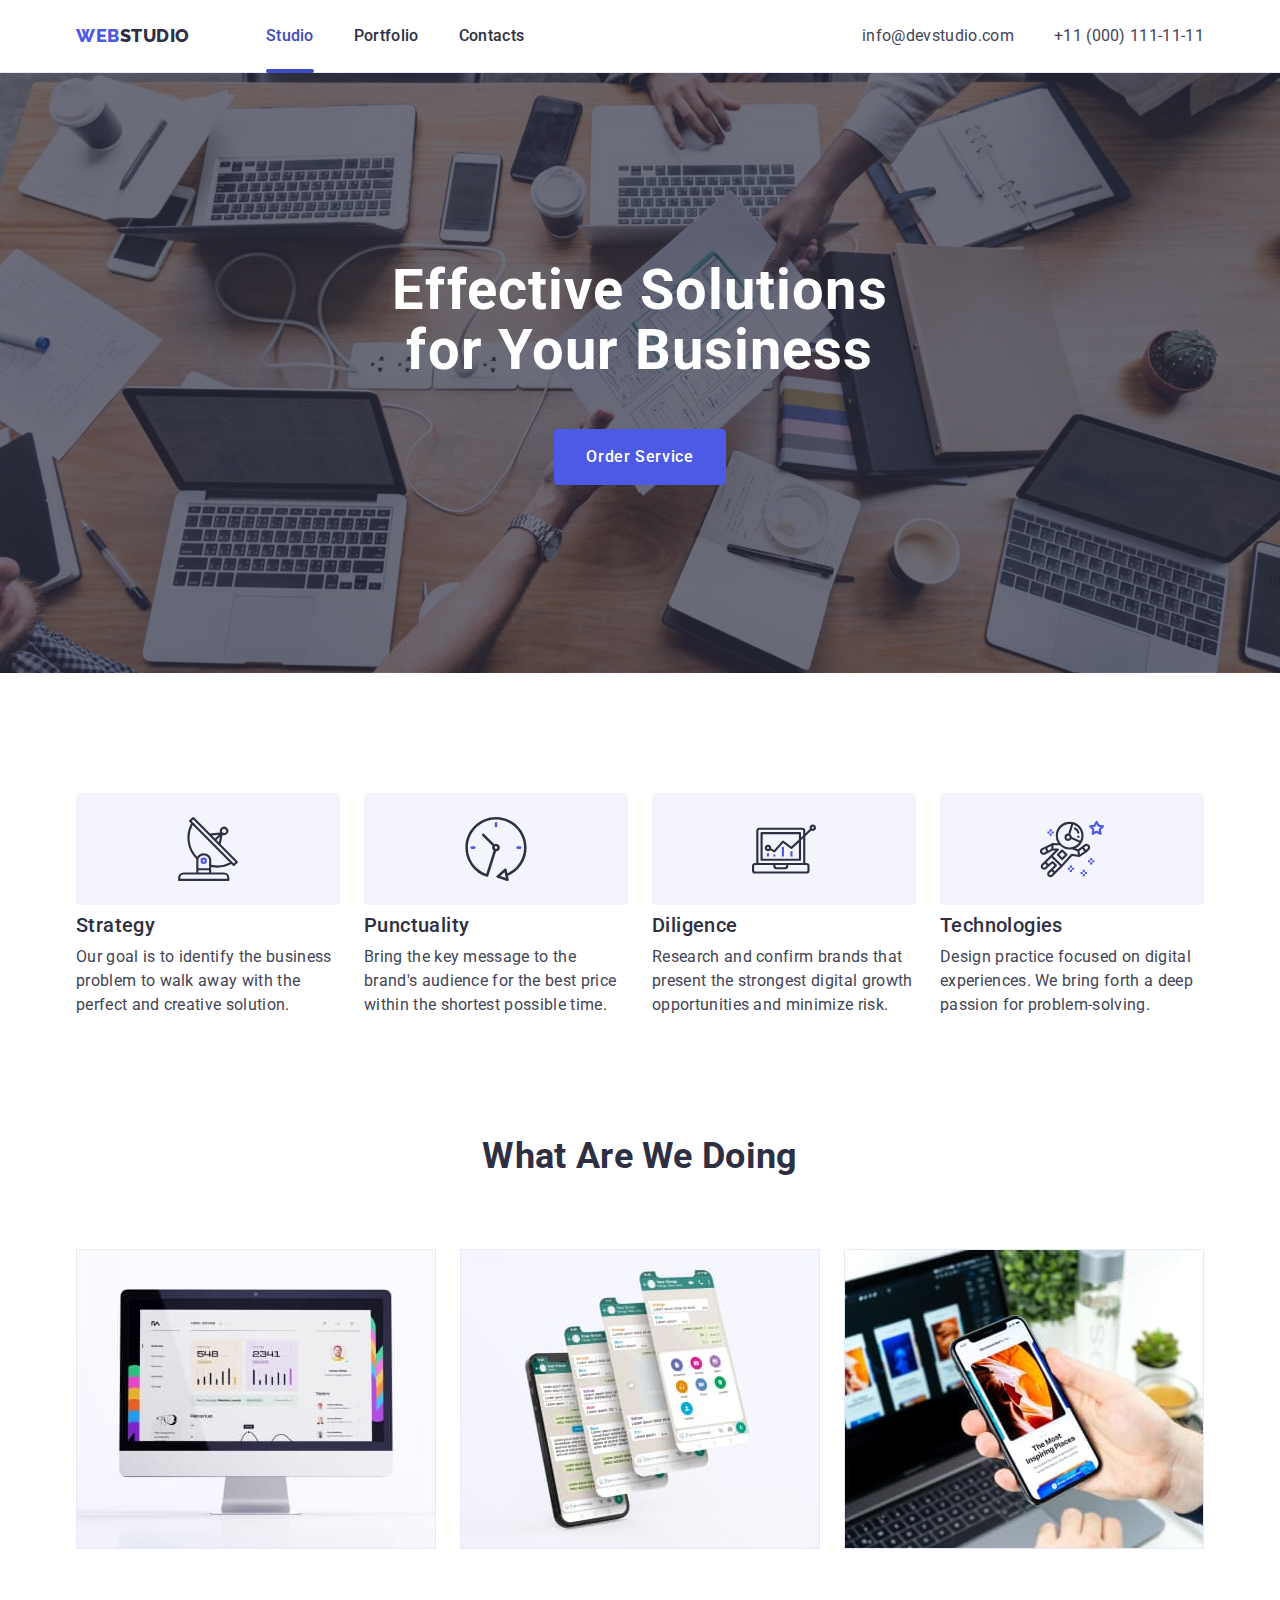
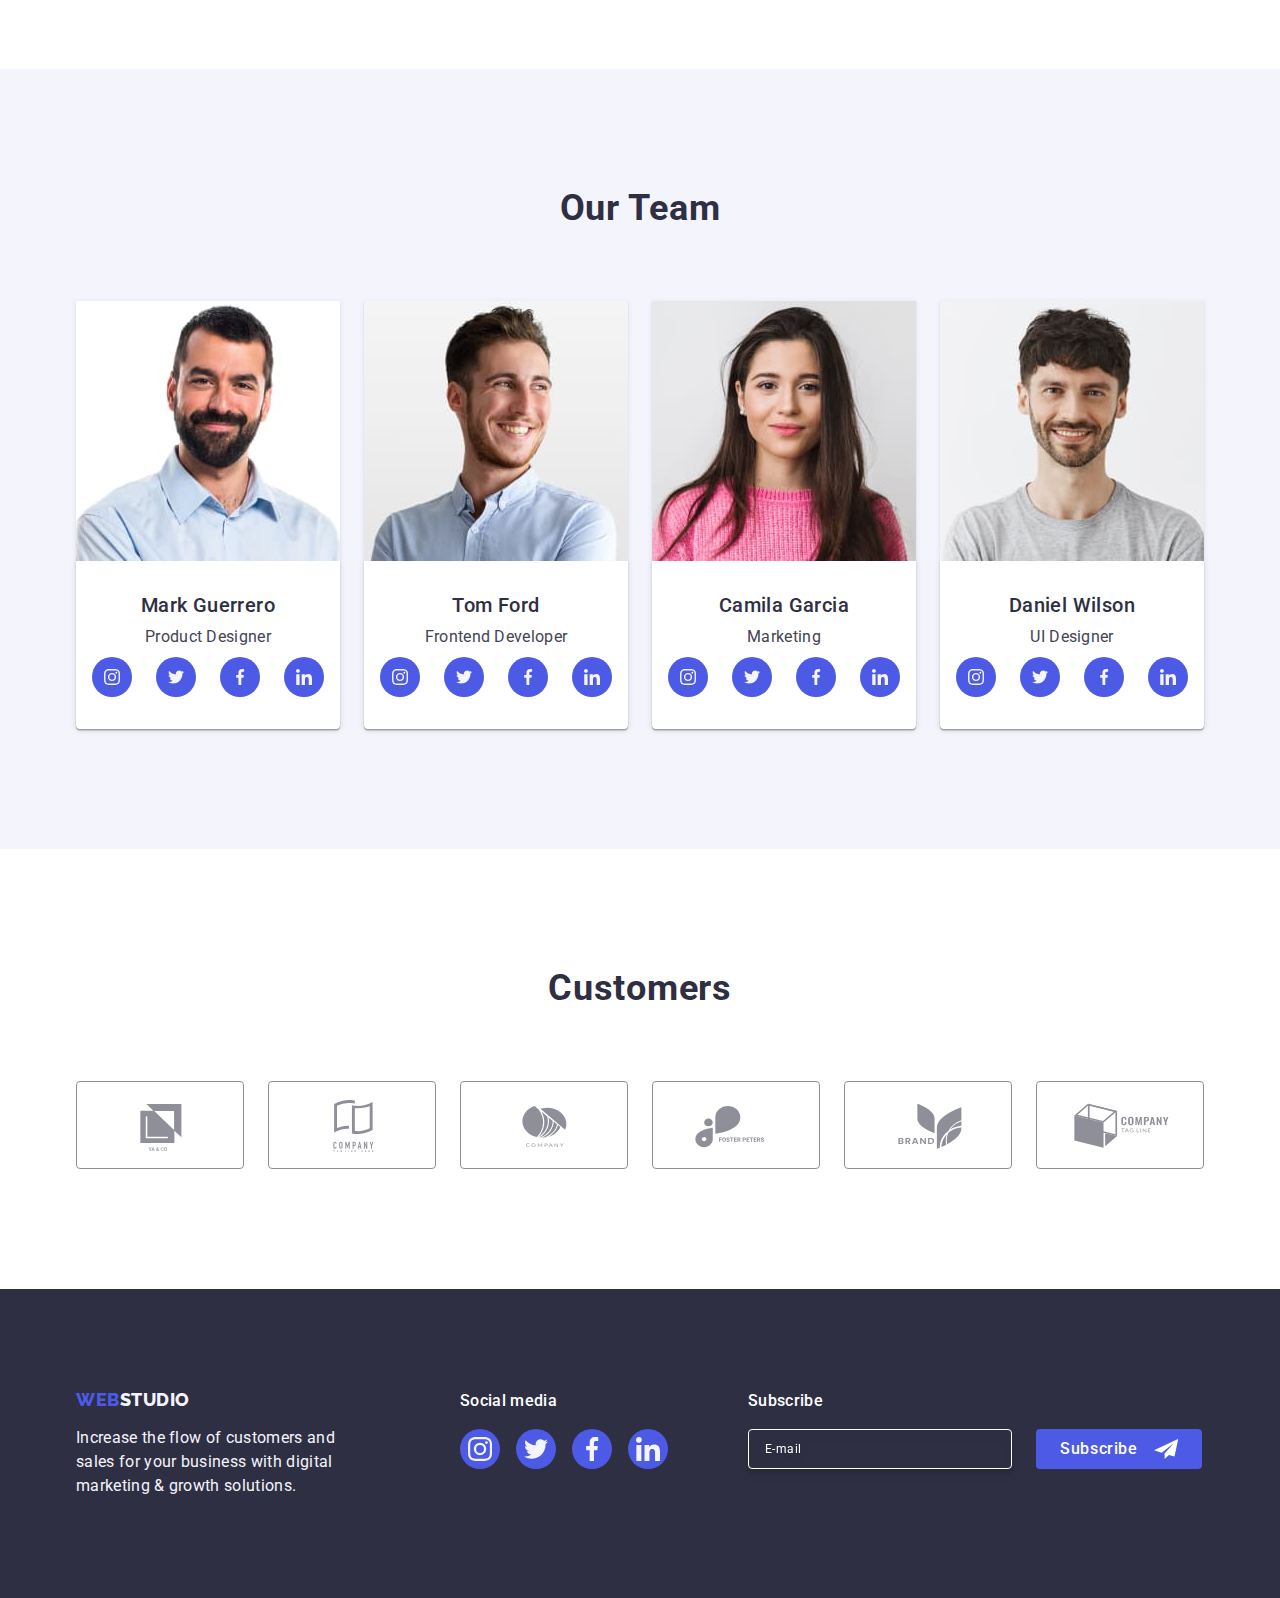
==== index.html @ 17d15c56 "Initial commit" ====
<!DOCTYPE html>
<html lang="en">
  <head>
    <meta charset="UTF-8" />
    <meta name="viewport" content="width=device-width, initial-scale=1.0" />
    <title>WebStudio</title>
    <link rel="preconnect" href="https://fonts.googleapis.com" />
    <link rel="preconnect" href="https://fonts.gstatic.com" crossorigin />
    <link
      href="https://fonts.googleapis.com/css2?family=Raleway:wght@800&family=Roboto:wght@400;500;700&display=swap"
      rel="stylesheet"
    />
    <link
      rel="stylesheet"
      href="https://cdn.jsdelivr.net/npm/modern-normalize@2.0.0/modern-normalize.min.css"
    />
    <link rel="stylesheet" href="./css/style.css" />
  </head>
  <body>
    <!--Header part-->
    <header class="header">
      <div class="header-container container">
        <nav class="nav">
          <a href="./index.html" class="logo-header logo-blu link">
            Web<span class="logo-dark">Studio</span>
          </a>
          <ul class="nav-list list">
            <li class="nav-list-item">
              <a href="./index.html" class="nav-link current link">Studio</a>
            </li>
            <li class="nav-list-item">
              <a href="./portfolio.html" class="nav-link link">Portfolio</a>
            </li>
            <li class="nav-list-item">
              <a href="" class="nav-link link">Contacts</a>
            </li>
          </ul>
        </nav>
        <address class="header-adress">
          <ul class="adress-list list">
            <li class="adress-list-item">
              <a class="adress-link link" href="mailto:info@devstudio.com"
                >info@devstudio.com</a
              >
            </li>
            <li class="adress-list-item">
              <a class="adress-link link" href="tel:+110001111111"
                >+11 (000) 111-11-11</a
              >
            </li>
          </ul>
        </address>
      </div>
    </header>
    <!--Main part-->
    <main>
      <!--Hero section-->
      <section class="hero hero-background-image">
        <div class="container">
          <h1 class="hero-title">Effective Solutions for Your Business</h1>
          <button type="button" class="hero-button" data-modal-open>
            Order Service
          </button>
        </div>
      </section>
      <!--Advantage section-->
      <section class="advantage">
        <div class="container">
          <h2 class="visually-hidden">Advantage</h2>
          <ul class="advantage-list list">
            <li class="advantage-list-item">
              <div class="advantage-wrapper">
                <svg
                  class="advantage-icon"
                  aria-label="Advantage icon strategy"
                  width="64"
                  height="64"
                >
                  <use href="./images/icons.svg#icon-antenna"></use>
                </svg>
              </div>
              <h3 class="advantage-title">Strategy</h3>
              <p class="advantage-text">
                Our goal is to identify the business problem to walk away with
                the perfect and creative solution.
              </p>
            </li>
            <li class="advantage-list-item">
              <div class="advantage-wrapper">
                <svg
                  class="advantage-icon"
                  aria-label="Advantage icon punctuality"
                  width="64"
                  height="64"
                >
                  <use href="./images/icons.svg#icon-clock"></use>
                </svg>
              </div>
              <h3 class="advantage-title">Punctuality</h3>
              <p class="advantage-text">
                Bring the key message to the brand's audience for the best price
                within the shortest possible time.
              </p>
            </li>
            <li class="advantage-list-item">
              <div class="advantage-wrapper">
                <svg
                  class="advantage-icon"
                  aria-label="Advantage icon diligence"
                  width="64"
                  height="64"
                >
                  <use href="./images/icons.svg#icon-diagram"></use>
                </svg>
              </div>
              <h3 class="advantage-title">Diligence</h3>
              <p class="advantage-text">
                Research and confirm brands that present the strongest digital
                growth opportunities and minimize risk.
              </p>
            </li>
            <li class="advantage-list-item">
              <div class="advantage-wrapper">
                <svg
                  class="advantage-icon"
                  aria-label="Advantage icon technologies"
                  width="64"
                  height="64"
                >
                  <use href="./images/icons.svg#icon-astronaut"></use>
                </svg>
              </div>
              <h3 class="advantage-title">Technologies</h3>
              <p class="advantage-text">
                Design practice focused on digital experiences. We bring forth a
                deep passion for problem-solving.
              </p>
            </li>
          </ul>
        </div>
      </section>
      <!--Our works-->
      <section class="works">
        <div class="container">
          <h2 class="works-title">What are we doing</h2>
          <ul class="works-list list">
            <li class="works-list-item">
              <img
                class="works-list-img"
                src="./images/our-works/img_monitor.jpg"
                alt="Research on desktop"
                width="360"
                height="300"
              />
            </li>
            <li class="works-list-item">
              <img
                class="works-list-img"
                src="./images/our-works/img_design.jpg"
                alt="Mobile design"
                width="360"
                height="300"
              />
            </li>
            <li class="works-list-item">
              <img
                class="works-list-img"
                src="./images/our-works/img_mobile.jpg"
                alt="Product app"
                width="360"
                height="300"
              />
            </li>
          </ul>
        </div>
      </section>
      <!--Our team!:)-->
      <section class="team">
        <div class="container">
          <h2 class="team-title">Our Team</h2>
          <ul class="team-list list">
            <li class="team-list-item">
              <img
                class="team-list-img"
                src="./images/our-team/mark_guerrero.jpg"
                alt="photo employee Mark Guerrero"
                width="264"
                height="260"
              />
              <div class="employee-title-wrap">
                <h3 class="employee-title">Mark Guerrero</h3>
                <p class="team-title-employee">Product Designer</p>
                <ul class="team-list-icons list">
                  <li class="team-item-icon">
                    <a href="" class="team-link-icon">
                      <svg
                        class="team-icon"
                        aria-label="social icon instagram"
                        width="16"
                        height="16"
                      >
                        <use href="./images/icons.svg#icon-instagram"></use>
                      </svg>
                    </a>
                  </li>
                  <li class="team-item-icon">
                    <a href="" class="team-link-icon">
                      <svg
                        class="team-icon"
                        aria-label="social icon twitter"
                        width="16"
                        height="16"
                      >
                        <use href="./images/icons.svg#icon-twitter"></use>
                      </svg>
                    </a>
                  </li>
                  <li class="team-item-icon">
                    <a href="" class="team-link-icon">
                      <svg
                        class="team-icon"
                        aria-label="social icon facebook"
                        width="16"
                        height="16"
                      >
                        <use href="./images/icons.svg#icon-facebook"></use>
                      </svg>
                    </a>
                  </li>
                  <li class="team-item-icon">
                    <a href="" class="team-link-icon">
                      <svg
                        class="team-icon"
                        aria-label="social icon linkedin"
                        width="16"
                        height="16"
                      >
                        <use href="./images/icons.svg#icon-linkedin"></use>
                      </svg>
                    </a>
                  </li>
                </ul>
              </div>
            </li>
            <li class="team-list-item">
              <img
                class="team-list-img"
                src="./images/our-team/tom_ford.jpg"
                alt="photo employee Tom Ford"
                width="264"
                height="260"
              />
              <div class="employee-title-wrap">
                <h3 class="employee-title">Tom Ford</h3>
                <p class="team-title-employee">Frontend Developer</p>
                <ul class="team-list-icons list">
                  <li class="team-item-icon">
                    <a href="" class="team-link-icon">
                      <svg
                        class="team-icon"
                        aria-label="social icon instagram"
                        width="16"
                        height="16"
                      >
                        <use href="./images/icons.svg#icon-instagram"></use>
                      </svg>
                    </a>
                  </li>
                  <li class="team-item-icon">
                    <a href="" class="team-link-icon">
                      <svg
                        class="team-icon"
                        aria-label="social icon twitter"
                        width="16"
                        height="16"
                      >
                        <use href="./images/icons.svg#icon-twitter"></use>
                      </svg>
                    </a>
                  </li>
                  <li class="team-item-icon">
                    <a href="" class="team-link-icon">
                      <svg
                        class="team-icon"
                        aria-label="social icon facebook"
                        width="16"
                        height="16"
                      >
                        <use href="./images/icons.svg#icon-facebook"></use>
                      </svg>
                    </a>
                  </li>
                  <li class="team-item-icon">
                    <a href="" class="team-link-icon">
                      <svg
                        class="team-icon"
                        aria-label="social icon linkedin"
                        width="16"
                        height="16"
                      >
                        <use href="./images/icons.svg#icon-linkedin"></use>
                      </svg>
                    </a>
                  </li>
                </ul>
              </div>
            </li>
            <li class="team-list-item">
              <img
                class="team-list-img"
                src="./images/our-team/camila_garsia.jpg"
                alt="photo employee Camila Garcia"
                width="264"
                height="260"
              />
              <div class="employee-title-wrap">
                <h3 class="employee-title">Camila Garcia</h3>
                <p class="team-title-employee">Marketing</p>
                <ul class="team-list-icons list">
                  <li class="team-item-icon">
                    <a href="" class="team-link-icon">
                      <svg
                        class="team-icon"
                        aria-label="social icon instagram"
                        width="16"
                        height="16"
                      >
                        <use href="./images/icons.svg#icon-instagram"></use>
                      </svg>
                    </a>
                  </li>
                  <li class="team-item-icon">
                    <a href="" class="team-link-icon">
                      <svg
                        class="team-icon"
                        aria-label="social icon twitter"
                        width="16"
                        height="16"
                      >
                        <use href="./images/icons.svg#icon-twitter"></use>
                      </svg>
                    </a>
                  </li>
                  <li class="team-item-icon">
                    <a href="" class="team-link-icon">
                      <svg
                        class="team-icon"
                        aria-label="social icon facebook"
                        width="16"
                        height="16"
                      >
                        <use href="./images/icons.svg#icon-facebook"></use>
                      </svg>
                    </a>
                  </li>
                  <li class="team-item-icon">
                    <a href="" class="team-link-icon">
                      <svg
                        class="team-icon"
                        aria-label="social icon linkedin"
                        width="16"
                        height="16"
                      >
                        <use href="./images/icons.svg#icon-linkedin"></use>
                      </svg>
                    </a>
                  </li>
                </ul>
              </div>
            </li>
            <li class="team-list-item">
              <img
                class="team-list-img"
                src="./images/our-team/daniel_wilson.jpg"
                alt="photo employee Daniel Wilson"
                width="264"
                height="260"
              />
              <div class="employee-title-wrap">
                <h3 class="employee-title">Daniel Wilson</h3>
                <p class="team-title-employee">UI Designer</p>
                <ul class="team-list-icons list">
                  <li class="team-item-icon">
                    <a href="" class="team-link-icon">
                      <svg
                        class="team-icon"
                        aria-label="social icon instagram"
                        width="16"
                        height="16"
                      >
                        <use href="./images/icons.svg#icon-instagram"></use>
                      </svg>
                    </a>
                  </li>
                  <li class="team-item-icon">
                    <a href="" class="team-link-icon">
                      <svg
                        class="team-icon"
                        aria-label="social icon twitter"
                        width="16"
                        height="16"
                      >
                        <use href="./images/icons.svg#icon-twitter"></use>
                      </svg>
                    </a>
                  </li>
                  <li class="team-item-icon">
                    <a href="" class="team-link-icon">
                      <svg
                        class="team-icon"
                        aria-label="social icon facebook"
                        width="16"
                        height="16"
                      >
                        <use href="./images/icons.svg#icon-facebook"></use>
                      </svg>
                    </a>
                  </li>
                  <li class="team-item-icon">
                    <a href="" class="team-link-icon">
                      <svg
                        class="team-icon"
                        aria-label="social icon linkedin"
                        width="16"
                        height="16"
                      >
                        <use href="./images/icons.svg#icon-linkedin"></use>
                      </svg>
                    </a>
                  </li>
                </ul>
              </div>
            </li>
          </ul>
        </div>
      </section>
      <!--Our clients section-->
      <section class="customers">
        <div class="container">
          <h2 class="customers-title">Customers</h2>
          <ul class="customers-list list">
            <li class="customers-item">
              <a href="" class="customers-link">
                <svg
                  class="customers-icon"
                  aria-label="Our clients"
                  width="104"
                  height="56"
                >
                  <use href="./images/icons.svg#icon-client1"></use>
                </svg>
              </a>
            </li>
            <li class="customers-item">
              <a href="" class="customers-link">
                <svg
                  class="customers-icon"
                  aria-label="Our clients"
                  width="104"
                  height="56"
                >
                  <use href="./images/icons.svg#icon-client2"></use>
                </svg>
              </a>
            </li>
            <li class="customers-item">
              <a href="" class="customers-link">
                <svg
                  class="customers-icon"
                  aria-label="Our clients"
                  width="104"
                  height="56"
                >
                  <use href="./images/icons.svg#icon-client3"></use>
                </svg>
              </a>
            </li>
            <li class="customers-item">
              <a href="" class="customers-link">
                <svg
                  class="customers-icon"
                  aria-label="Our clients"
                  width="104"
                  height="56"
                >
                  <use href="./images/icons.svg#icon-client4"></use>
                </svg>
              </a>
            </li>
            <li class="customers-item">
              <a href="" class="customers-link">
                <svg
                  class="customers-icon"
                  aria-label="Our clients"
                  width="104"
                  height="56"
                >
                  <use href="./images/icons.svg#icon-client5"></use>
                </svg>
              </a>
            </li>
            <li class="customers-item">
              <a href="" class="customers-link">
                <svg
                  class="customers-icon"
                  aria-label="Our clients"
                  width="104"
                  height="56"
                >
                  <use href="./images/icons.svg#icon-client6"></use>
                </svg>
              </a>
            </li>
          </ul>
        </div>
      </section>
    </main>
    <!--Footer part-->
    <footer class="footer">
      <div class="footer-container container">
        <div class="footer-logo-wrap">
          <a href="./index.html" class="logo-footer logo-blu link">
            Web<span class="logo-light">Studio</span>
          </a>
          <p class="text-footer">
            Increase the flow of customers and sales for your business with
            digital marketing & growth solutions.
          </p>
        </div>

        <div class="footer-icon-wrap">
          <p class="footer-icon-title">Social media</p>
          <ul class="footer-icon-list">
            <li class="footer-icon-item">
              <a href="" class="footer-icon-link">
                <svg
                  class="footer-icon"
                  aria-label="Social icon instagram"
                  width="24"
                  height="24"
                >
                  <use href="./images/icons.svg#icon-instagram"></use>
                </svg>
              </a>
            </li>
            <li class="footer-icon-item">
              <a href="" class="footer-icon-link">
                <svg
                  class="footer-icon"
                  aria-label="Social icon twitter"
                  width="24"
                  height="24"
                >
                  <use href="./images/icons.svg#icon-twitter"></use>
                </svg>
              </a>
            </li>
            <li class="footer-icon-item">
              <a href="" class="footer-icon-link">
                <svg
                  class="footer-icon"
                  aria-label="Social icon facebook"
                  width="24"
                  height="24"
                >
                  <use href="./images/icons.svg#icon-facebook"></use>
                </svg>
              </a>
            </li>
            <li class="footer-icon-item">
              <a href="" class="footer-icon-link">
                <svg
                  class="footer-icon"
                  aria-label="Social icon linkedin"
                  width="24"
                  height="24"
                >
                  <use href="./images/icons.svg#icon-linkedin"></use>
                </svg>
              </a>
            </li>
          </ul>
        </div>
        <div class="footer-sub-wrapper">
          <p class="footer-sub-text">Subscribe</p>
          <form class="footer-sub-form">
            <label class="footer-sub-label">
              <input
                class="footer-sub-input"
                type="email"
                name="email-field"
                placeholder="E-mail"
              />
            </label>
            <button
              class="footer-sub-button"
              type="submit"
              name="email-subscribe-button"
            >
              Subscribe
              <svg
                class="footer-sub-icon"
                width="24"
                height="24"
                aria-label="icon-send"
              >
                <use href="./images/icons.svg#icon-send"></use>
              </svg>
            </button>
          </form>
        </div>
      </div>
    </footer>
    <!--Modal Window-->
    <div class="backdrop is-hidden" data-modal>
      <div class="modal">
        <button class="modal-button-close" type="button" data-modal-close>
          <svg
            class="modal-icon-close"
            aria-label="Modal window close icon"
            width="8"
            height="8"
          >
            <use href="./images/icons.svg#icon-close-black"></use>
          </svg>
        </button>
        <p class="review-form-description">
          Leave your contacts and we will call you back
        </p>
        <form class="review-form">
          <div class="review-wrapper">
            <label class="review-form-label" for="user-name">Name</label>
            <div class="review-form-input-wraper">
              <input
                class="review-form-input"
                type="text"
                name="user-name"
                pattern="[A-Za-zА-Яа-яІіЇїЄєҐґʼ]+"
                id="user-name"
                required
              />
              <svg class="review-form-input-icon" width="18" height="24">
                <use href="./images/icons.svg#icon-user"></use>
              </svg>
            </div>
          </div>
          <div class="review-wrapper">
            <label class="review-form-label" for="phone-number">Phone</label>
            <div class="review-form-input-wraper">
              <input
                class="review-form-input"
                type="tel"
                name="phone-number"
                id="phone-number"
                required
              />
              <svg class="review-form-input-icon" width="18" height="24">
                <use href="./images/icons.svg#icon-phone"></use>
              </svg>
            </div>
          </div>
          <div class="review-wrapper">
            <label class="review-form-label" for="user-email">Email</label>
            <div class="review-form-input-wraper">
              <input
                class="review-form-input"
                type="email"
                name="user-email"
                id="user-email"
                required
              />
              <svg class="review-form-input-icon" width="18" height="24">
                <use href="./images/icons.svg#icon-email"></use>
              </svg>
            </div>
          </div>
          <div class="review-form-field-message">
            <label class="review-form-label" for="user-comment">Comment </label>
            <textarea
              class="review-form-message"
              name="user-comment"
              id="user-comment"
              placeholder="Text input"
            ></textarea>
          </div>
          <div class="review-form-checkbox-wrapper">
            <input
              class="review-form-checkbox visually-hidden"
              type="checkbox"
              name="user-privacy"
              id="user-privacy"
              value="true"
              required
            />
            <label class="review-form-checkbox-label" for="user-privacy">
              <span class="review-form-own-checkbox">
                <svg
                  class="review-form-icon-checkbox"
                  aria-label="icon-checkbox"
                  width="10"
                  height="8"
                >
                  <use href="./images/icons.svg#icon-checkmark"></use>
                </svg>
              </span>
              I accept the terms and conditions of the
              <a class="review-form-policy-link" href="">Privacy Policy</a>
            </label>
          </div>
          <button class="review-form-button" type="submit">Send</button>
        </form>
      </div>
    </div>
    <script src="./js/modal.js"></script>
  </body>
</html>
---- css/style.css ----
:root {
  --primary-brand-color-iris: #4d5ae5;
  --pressed-state-color-ocean: #404bbf;
  --dark-color-navy-blue: #2e2f42;
  --success-color-green: #31d0aa;
  --text-color-slate: #434455;
  --subtle-text-color-light-slate: #8e8f99;
  --accent-color-cornflower: #e7e9fc;
  --light-color-cloud: #f4f4fd;
  --modal-overlay-color-navy-blue-modal: #2e2f42;
  --hero-backgroound-color-grey: #2e2f42;
  --white-background-color-white: #ffffff;
  --modal-background-color-dairy: #fcfcfc;

  --main-font-family: "Roboto", sans-serif;
  --second-font-family: "Raleway", sans-serif;

  --transition-dur-and-func: 250 ms cubic-bezier(0.4, 0, 0.2, 1);
}

/*common styles*/
*,
*::before,
*::after {
  box-sizing: border-box;
}

h1,
h2,
h3,
h4,
h5,
h6,
p {
  margin-top: 0;
  margin-bottom: 0;
}

ul,
ol {
  list-style-type: none;
  margin-top: 0;
  margin-bottom: 0;
  padding-left: 0;
}

img {
  display: block;
  max-width: 100%;
  height: auto;
}

button {
  cursor: pointer;
  color: currentColor;
}

body {
  font-family: var(--main-font-family);
  color: var(--text-color-slate);
  background-color: var(--white-background-color-white);
  font-size: 16px;
  letter-spacing: 0.02em;
}

.list {
  list-style: none;
}

.link {
  text-decoration: none;
}

.visually-hidden {
  position: absolute;
  width: 1px;
  height: 1px;
  margin: -1px;
  border: 0;
  padding: 0;
  white-space: nowrap;
  clip-path: inset(100%);
  clip: rect(0 0 0 0);
  overflow: hidden;
}

.container {
  max-width: 1158px;
  margin: 0 auto;
  padding: 0 15px;
}

/*logo*/

.logo-header,
.logo-footer {
  font-family: var(--second-font-family);
  font-weight: 800;
  font-size: 18px;
  line-height: 1.17;
  letter-spacing: 0.03em;
  text-transform: uppercase;
}

.logo-footer {
  display: inline-block;
  margin-bottom: 16px;
}

.logo-blu {
  color: var(--primary-brand-color-iris);
}

.logo-dark {
  color: var(--dark-color-navy-blue);
}

.logo-light {
  color: var(--light-color-cloud);
}

/*Header*/

.header {
  border-bottom: 1px solid #e7e9fc;
  box-shadow: 0px 1px 6px 0px rgba(46, 47, 66, 0.08),
    0px 1px 1px 0px rgba(46, 47, 66, 0.16),
    0px 2px 1px 0px rgba(46, 47, 66, 0.08);
}

.header-container {
  display: flex;
  align-items: center;
}

.nav {
  display: flex;
  align-items: center;
}

.logo-header {
  display: inline-block;
  margin-right: 76px;
}

.nav-list {
  display: flex;
  gap: 40px;
}

.nav-link.current {
  color: var(--pressed-state-color-ocean);
}

.nav-link.current::after {
  content: "";
  display: block;
  width: 100%;
  height: 4px;
  border-radius: 2px;
  background-color: var(--pressed-state-color-ocean);
  position: absolute;
  bottom: -1px;
  left: 0;
}

.nav-link {
  color: var(--dark-color-navy-blue);
  font-weight: 500;
  font-size: 16px;
  line-height: 1.5;
  display: block;
  padding-top: 24px;
  padding-bottom: 24px;
  position: relative;
  display: block;
  transition: color 250ms cubic-bezier(0.4, 0, 0.2, 1);
}

.nav-link:hover,
.nav-link:focus {
  color: var(--pressed-state-color-ocean);
}

.header-adress {
  font-style: normal;
  margin-left: auto;
}

.adress-list {
  display: flex;
  gap: 40px;
}

.adress-link {
  font-size: 16px;
  line-height: 1.5;
  color: var(--text-color-slate);
  display: inline-block;
  padding-top: 24px;
  padding-bottom: 24px;
  transition: color 250ms cubic-bezier(0.4, 0, 0.2, 1);
}

.adress-link:hover,
.adress-link:focus {
  color: var(--pressed-state-color-ocean);
}

/*Footer section*/

.footer {
  background-color: var(--dark-color-navy-blue);
  padding-top: 100px;
  padding-bottom: 100px;
}

.footer-container {
  display: flex;
  align-items: baseline;
}

.footer-logo-wrap {
  margin-right: 120px;
}

.text-footer {
  font-size: 16px;
  line-height: 1.5;
  color: var(--light-color-cloud);
  width: 264px;
}

.footer-icon-title {
  font-weight: 500;
  font-size: 16px;
  line-height: 1.5;
  color: var(--white-background-color-white);
  margin-bottom: 16px;
}
.footer-icon-list {
  display: flex;
  align-items: center;
  justify-content: center;
  gap: 16px;
}
.footer-icon-item {
  width: 40px;
  height: 40px;
}

.footer-icon-link {
  display: flex;
  align-items: center;
  justify-content: center;
  width: 100%;
  height: 100%;
  border-radius: 50%;
  background-color: var(--primary-brand-color-iris);
  transition: background-color 250ms cubic-bezier(0.4, 0, 0.2, 1);
}

.footer-icon-link:hover,
.footer-icon-link:focus {
  background-color: var(--success-color-green);
}
.footer-icon {
  fill: var(--light-color-cloud);
}

.footer-sub-wrapper {
  margin-left: 80px;
}

.footer-sub-text {
  margin-bottom: 16px;
  font-weight: 500;
  font-size: 16px;
  line-height: 1.5;
  color: var(--white-background-color-white);
}

.footer-sub-form {
  display: flex;
  gap: 24px;
}

.footer-sub-input {
  font-weight: 400;
  font-size: 12px;
  line-height: 1.5;
  letter-spacing: 0.04em;
  min-width: 264px;
  min-height: 40px;
  flex-shrink: 0;
  padding-left: 16px;
  border-radius: 4px;
  border: 1px solid var(--white-background-color-white);
  filter: drop-shadow(0px 4px 4px rgba(0, 0, 0, 0.15));
  outline: none;
  color: var(--white-background-color-white);
  background-color: transparent;
  box-shadow: 0px 4px 4px 0px rgba(0, 0, 0, 0.15);
}

.footer-sub-input::placeholder {
  color: var(--white-background-color-white);
}

.footer-sub-button {
  display: flex;
  align-items: center;
  justify-content: center;
  text-align: center;
  height: 40px;
  min-width: 165px;
  padding: 8px 24px;
  border: none;
  border-radius: 4px;
  cursor: pointer;
  font-family: "Roboto", sans-serif;
  font-weight: 500;
  font-size: 16px;
  line-height: 1.5;
  letter-spacing: 0.04em;
  color: var(--white-background-color-white);
  background-color: var(--primary-brand-color-iris);
  transition: background-color 250ms cubic-bezier(0.4, 0, 0.2, 1);
}

.footer-sub-button:hover,
.footer-sub-button:focus {
  background-color: var(--pressed-state-color-ocean);
}

.footer-sub-icon {
  fill: var(--white-background-color-white);
  margin-left: 16px;
}

/*-----index.html - WebStudio Page-----*/

/*Hero section*/

.hero {
  background-color: var(--hero-backgroound-color-grey);
  align-content: center;
  padding-top: 188px;
  padding-bottom: 188px;
}

.hero-background-image {
  margin: 0 auto;
  max-width: 1440px;
  background-image: linear-gradient(
      rgba(46, 47, 66, 0.7),
      rgba(46, 47, 66, 0.7)
    ),
    url(../images/background-img/bg-hero.jpg);
  background-repeat: no-repeat;
  background-size: cover;
  background-position: center;
}

.hero-title {
  color: var(--white-background-color-white);
  font-size: 56px;
  line-height: 1.07;
  letter-spacing: 0.02em;
  text-align: center;
  margin: 0 auto 48px;
  max-width: 496px;
}

.hero-button {
  font-family: var(--main-font-family);
  font-weight: 500;
  font-size: 16px;
  line-height: 1.5;
  letter-spacing: 0.04em;
  cursor: pointer;
  color: var(--white-background-color-white);
  background-color: var(--primary-brand-color-iris);
  display: block;
  border: none;
  border-radius: 4px;
  border-color: transparent;
  padding: 16px 32px;
  margin: 0 auto;
  min-width: 169px;
  transition: background-color 250ms cubic-bezier(0.4, 0, 0.2, 1);
}

.hero-button:hover,
.hero-button:focus {
  background-color: var(--pressed-state-color-ocean);
}

/*Advantage section*/
.advantage {
  padding-top: 120px;
  padding-bottom: 120px;
}

.advantage-list {
  display: flex;
  gap: 24px;
}

.advantage-list-item {
  flex-basis: calc((100% - 3 * 24px) / 4);
}

.advantage-wrapper {
  border-radius: 4px;
  background-color: var(--light-color-cloud);
  display: flex;
  align-items: center;
  justify-content: center;
  height: 112px;
  margin-bottom: 8px;
}

.advantage-title {
  font-weight: 500;
  font-size: 20px;
  line-height: 1.2;
  letter-spacing: 0.02em;
  color: var(--dark-color-navy-blue);
  margin-bottom: 8px;
}

.advantage-text {
  font-size: 16px;
  line-height: 1.5;
  color: var(--text-color-slate);
}

/*Our works section*/

.works {
  padding-bottom: 120px;
}

.works-title {
  font-size: 36px;
  line-height: 1.11;
  text-align: center;
  text-transform: capitalize;
  color: var(--dark-color-navy-blue);
  margin-bottom: 72px;
}

.works-list {
  display: flex;
  gap: 24px;
}

.works-list-item {
  flex-basis: calc((100% - 2 * 24px) / 3);
}

/*Our team section*/

.team {
  background-color: var(--light-color-cloud);
  padding-top: 120px;
  padding-bottom: 120px;
}

.team-title {
  font-size: 36px;
  line-height: 1.11;
  text-align: center;
  letter-spacing: 0.02em;
  text-transform: capitalize;
  color: var(--dark-color-navy-blue);
  margin-bottom: 72px;
}

.team-list {
  display: flex;
  gap: 24px;
}

.team-list-item {
  background-color: var(--white-background-color-white);
  flex-basis: calc((100% - 3 * 24px) / 4);
  border-radius: 0px 0px 4px 4px;
  box-shadow: 0px 2px 1px 0px rgba(46, 47, 66, 0.08),
    0px 1px 1px 0px rgba(46, 47, 66, 0.16),
    0px 1px 6px 0px rgba(46, 47, 66, 0.08);
}

.team-list-icons {
  display: flex;
  align-items: center;
  justify-content: center;
  gap: 24px;
}

.team-item-icon {
  width: 40px;
  height: 40px;
}

.team-link-icon {
  display: flex;
  align-items: center;
  justify-content: center;
  width: 100%;
  height: 100%;
  background-color: var(--primary-brand-color-iris);
  border-color: var(--primary-brand-color-iris);
  border-radius: 50%;
  transition: background-color 250ms cubic-bezier(0.4, 0, 0.2, 1);
}

.team-link-icon:hover,
.team-link-icon:focus {
  background-color: var(--pressed-state-color-ocean);
}

.team-icon {
  fill: var(--light-color-cloud);
}

.employee-title-wrap {
  padding: 32px 0;
  box-shadow: 0px 2px 1px 0px rgba(46, 47, 66, 0.08),
    0px 1px 1px 0px rgba(46, 47, 66, 0.16),
    0px 1px 6px 0px rgba(46, 47, 66, 0.08);
  border-radius: 0px 0px 4px 4px;
}

.employee-title {
  font-weight: 500;
  font-size: 20px;
  line-height: 1.2;
  letter-spacing: 0.02em;
  color: var(--dark-color-navy-blue);
  text-align: center;
  margin-bottom: 8px;
}

.team-title-employee {
  font-size: 16px;
  line-height: 1.5;
  color: var(--text-color-slate);
  text-align: center;
  margin-bottom: 8px;
}
/*Section our client*/

.customers {
  padding-top: 120px;
  padding-bottom: 120px;
}

.customers-title {
  color: var(--dark-color-navy-blue);
  font-size: 36px;
  line-height: 1.11;
  text-align: center;
  letter-spacing: 0.02em;
  margin-bottom: 72px;
}
.customers-list {
  display: flex;
  align-items: center;
  justify-content: center;
  gap: 24px;
}

.customers-item {
  width: calc((100% - 5 * 24px) / 6);
  height: 88px;
}

.customers-link {
  display: flex;
  justify-content: center;
  align-items: center;
  width: 100%;
  height: 100%;
  color: var(--subtle-text-color-light-slate);
  border-radius: 4px;
  border: 1px solid var(--subtle-text-color-light-slate);
  transition: border-color 250ms cubic-bezier(0.4, 0, 0.2, 1),
    color 250ms cubic-bezier(0.4, 0, 0.2, 1);
  fill: currentColor;
}

.customers-link:hover,
.customers-link:focus {
  color: var(--pressed-state-color-ocean);
  border-color: var(--pressed-state-color-ocean);
  fill: var(--pressed-state-color-ocean);
}
.customers-icon {
  width: 104px;
  height: 56px;
}

/*-----portfolio.html - Portfolio page-----*/

/*Portfolio section*/

.portfolio {
  padding-top: 96px;
  padding-bottom: 120px;
}

.filter-list {
  display: flex;
  justify-content: center;
  gap: 24px;
  margin-bottom: 72px;
}

.button-filter {
  font-family: var(--main-font-family);
  font-weight: 500;
  font-size: 16px;
  line-height: 1.5;
  letter-spacing: 0.04em;
  cursor: pointer;
  color: var(--primary-brand-color-iris);
  background-color: var(--light-color-cloud);
  padding: 12px 24px;
  text-align: center;
  border-radius: 4px;
  border: 1px solid var(--accent-color-cornflower);
  transition: color 250ms cubic-bezier(0.4, 0, 0.2, 1),
    background-color 250ms cubic-bezier(0.4, 0, 0.2, 1),
    border-color 250ms cubic-bezier(0.4, 0, 0.2, 1),
    box-shadow 250ms cubic-bezier(0.4, 0, 0.2, 1);
}

.button-filter:hover,
.button-filter:focus {
  color: var(--white-background-color-white);
  background-color: var(--pressed-state-color-ocean);
  border: 1px solid transparent;
  box-shadow: 0px 2px 2px 0px rgba(0, 0, 0, 0.12),
    0px 2px 1px 0px rgba(0, 0, 0, 0.08), 0px 3px 1px 0px rgba(0, 0, 0, 0.1);
}

.portfolio-list {
  display: flex;
  flex-wrap: wrap;
  column-gap: 24px;
  row-gap: 48px;
}

.portolio-item {
  width: calc((100% - 2 * 24px) / 3);
}

.portfolio-link {
  display: block;
  transition: box-shadow 250ms cubic-bezier(0.4, 0, 0.2, 1);
}

.portfolio-link:hover,
.portfolio-link:focus {
  box-shadow: 0px 1px 6px rgba(46, 47, 66, 0.08),
    0px 1px 1px rgba(46, 47, 66, 0.16), 0px 2px 1px rgba(46, 47, 66, 0.08);
}

.portfolio-title {
  font-weight: 500;
  font-size: 20px;
  line-height: 1.2;
  letter-spacing: 0.02em;
  color: var(--dark-color-navy-blue);
  margin-bottom: 8px;
}

.portfolio-text {
  font-size: 16px;
  line-height: 1.5;
  letter-spacing: 0.02em;
  color: var(--text-color-slate);
}

.portfolio-title-wrap {
  padding: 32px 16px;
  border: 1px solid var(--accent-color-cornflower);
  border-top: none;
}

.portfolio-overlay {
  position: relative;
  overflow: hidden;
}

.portfolio-overlay-text {
  padding: 40px 32px;
  position: absolute;
  font-size: 16px;
  font-weight: 400;
  line-height: 1.5;
  letter-spacing: 0.02em;
  top: 0;
  left: 0;
  width: 100%;
  height: 100%;
  color: var(--light-color-cloud);
  background-color: var(--primary-brand-color-iris);
  transform: translateY(100%);
  transition: transform 250ms cubic-bezier(0.4, 0, 0.2, 1);
}

.portfolio-link:hover .portfolio-overlay-text,
.portfolio-link:focus .portfolio-overlay-text {
  transform: translateY(0);
}

/* Modal Window */

.backdrop {
  position: fixed;
  top: 0;
  left: 0;
  z-index: 999;
  opacity: 1;
  visibility: visible;
  pointer-events: initial;
  width: 100%;
  height: 100%;
  background-color: rgba(46, 47, 66, 0.4);
  transition: opacity 250ms cubic-bezier(0.4, 0, 0.2, 1),
    visibility 250ms cubic-bezier(0.4, 0, 0.2, 1);
}

.backdrop.is-hidden {
  opacity: 0;
  pointer-events: none;
  visibility: hidden;
}

.modal {
  position: absolute;
  top: 50%;
  left: 50%;
  transform: translateX(-50%) translateY(-50%) scale(1);
  width: 408px;
  min-height: 584px;
  padding-top: 72px;
  padding-left: 24px;
  padding-bottom: 24px;
  padding-right: 24px;
  border-radius: 4px;
  box-shadow: 0px 2px 1px 0px rgba(0, 0, 0, 0.2),
    0px 1px 3px 0px rgba(0, 0, 0, 0.12), 0px 1px 1px 0px rgba(0, 0, 0, 0.14);
  background-color: var(--modal-background-color-dairy);
  opacity: 1;
  transition: transform 250ms cubic-bezier(0.4, 0, 0.2, 1);
}

.modal-button-close {
  padding: 0;
  position: absolute;
  top: 24px;
  right: 24px;
  display: flex;
  justify-content: center;
  align-items: center;
  width: 24px;
  height: 24px;
  border-radius: 50%;
  border: 1px solid rgba(0, 0, 0, 0.1);
  background-color: var(--accent-color-cornflower);
  transition: background-color 250ms cubic-bezier(0.4, 0, 0.2, 1),
    border 250ms cubic-bezier(0.4, 0, 0.2, 1);
}

.modal-button-close:hover,
.modal-button-close:focus {
  background-color: var(--pressed-state-color-ocean);
  border: none;
  fill: var(--white-background-color-white);
}

.modal-icon-close {
  fill: var(--dark-color-navy-blue);
  transition: fill 250ms cubic-bezier(0.4, 0, 0.2, 1);
}

.modal-button-close:hover .modal-icon-close,
.modal-button-close:focus .modal-icon-close {
  fill: var(--white-background-color-white);
}

/* Modal Form */

.review-form-description {
  display: block;
  color: var(--dark-color-navy-blue);
  text-align: center;
  font-family: var(--main-font-family);
  font-size: 16px;
  font-weight: 500;
  line-height: 1.5; /* 150% */
  letter-spacing: 0.32px;
  margin-bottom: 16px;
}

.review-wrapper {
  margin-bottom: 8px;
}

.review-form-label {
  display: block;
  color: var(--subtle-text-color-light-slate);
  font-size: 12px;
  line-height: 1.17; /* 116.667% */
  letter-spacing: 0.48px;
  margin-bottom: 4px;
}

.review-form-input-wraper {
  position: relative;
}

.review-form-input {
  width: 100%;
  height: 40px;
  flex-shrink: 0;
  font-size: 18px;
  border-radius: 4px;
  border: 1px solid rgba(46, 47, 66, 0.4);
  background-color: transparent;
  padding-left: 38px;
  outline: transparent;
  transition: border-color 250ms cubic-bezier(0.4, 0, 0.2, 1);
}

.review-form-input:focus {
  border-color: var(--primary-brand-color-iris);
}

.review-form-input-icon {
  position: absolute;
  left: 16px;
  top: 50%;
  transform: translateY(-50%);
  fill: var(--dark-color-navy-blue);
  transition: fill 250ms cubic-bezier(0.4, 0, 0.2, 1);
}

.review-form-input:focus + .review-form-input-icon {
  fill: var(--primary-brand-color-iris);
}

.review-form-field-message {
  display: block;
  margin-bottom: 16px;
  width: 100%;
  height: 138px;
}

.review-form-message {
  width: 100%;
  min-height: 120px;
  color: rgba(46, 47, 66, 0.4);
  font-size: 12px;
  font-weight: 400;
  line-height: 1.17; /* 116.667% */
  letter-spacing: 0.04em;
  flex-shrink: 0;
  resize: none;
  background-color: transparent;
  outline: transparent;
  border-radius: 4px;
  border: 1px solid rgba(46, 47, 66, 0.4);
  padding: 8px 16px;
  transition: border-color 250ms cubic-bezier(0.4, 0, 0.2, 1);
}

.review-form-message::placeholder {
  color: rgba(46, 47, 66, 0.4);
}

.review-form-message:focus {
  border-color: var(--primary-brand-color-iris);
}

.review-form-checkbox-wrapper {
  margin-bottom: 24px;
}

.review-form-checkbox:checked
  + .review-form-checkbox-label
  .review-form-own-checkbox {
  background-color: var(--pressed-state-color-ocean);
  border: none;
  fill: var(--light-color-cloud);
}

.review-form-checkbox:focus
  + .review-form-checkbox-label
  .review-form-own-checkbox {
  border-color: var(--pressed-state-color-ocean);
}

.review-form-checkbox-label {
  display: block;
  font-size: 12px;
  line-height: 1.17; /* 116.667% */
  letter-spacing: 0.48px;
  color: var(--subtle-text-color-light-slate);
}

.review-form-own-checkbox {
  display: inline-flex;
  align-items: center;
  justify-content: center;
  fill: transparent;
  width: 16px;
  height: 16px;
  border-radius: 2px;
  border: 1px solid rgba(46, 47, 66, 0.4);
  margin-right: 8px;
  transition: background-color 250ms cubic-bezier(0.4, 0, 0.2, 1),
    border 250ms cubic-bezier(0.4, 0, 0.2, 1),
    fill 250ms cubic-bezier(0.4, 0, 0.2, 1);
}
.review-form-policy-link {
  margin-left: 4px;
  color: var(--primary-brand-color-iris);
  transition: color 250ms cubic-bezier(0.4, 0, 0.2, 1);
}

.review-form-policy-link:hover,
.review-form-policy-link:focus {
  color: var(--pressed-state-color-ocean);
}
.review-form-button {
  display: block;
  text-align: center;
  border: none;
  cursor: pointer;
  font-family: "Roboto", sans-serif;
  font-size: 16px;
  font-weight: 500;
  line-height: 1.5;
  letter-spacing: 0.04em;
  min-width: 169px;
  height: 56px;
  border-radius: 4px;
  box-shadow: 0px 4px 4px 0px rgba(0, 0, 0, 0.15);
  padding: 16px 32px;
  margin: 0 auto;
  color: var(--white-background-color-white);
  background-color: var(--primary-brand-color-iris);
  transition: background-color 250ms cubic-bezier(0.4, 0, 0.2, 1);
}

.review-form-button:hover,
.review-form-button:focus {
  background-color: var(--pressed-state-color-ocean);
}
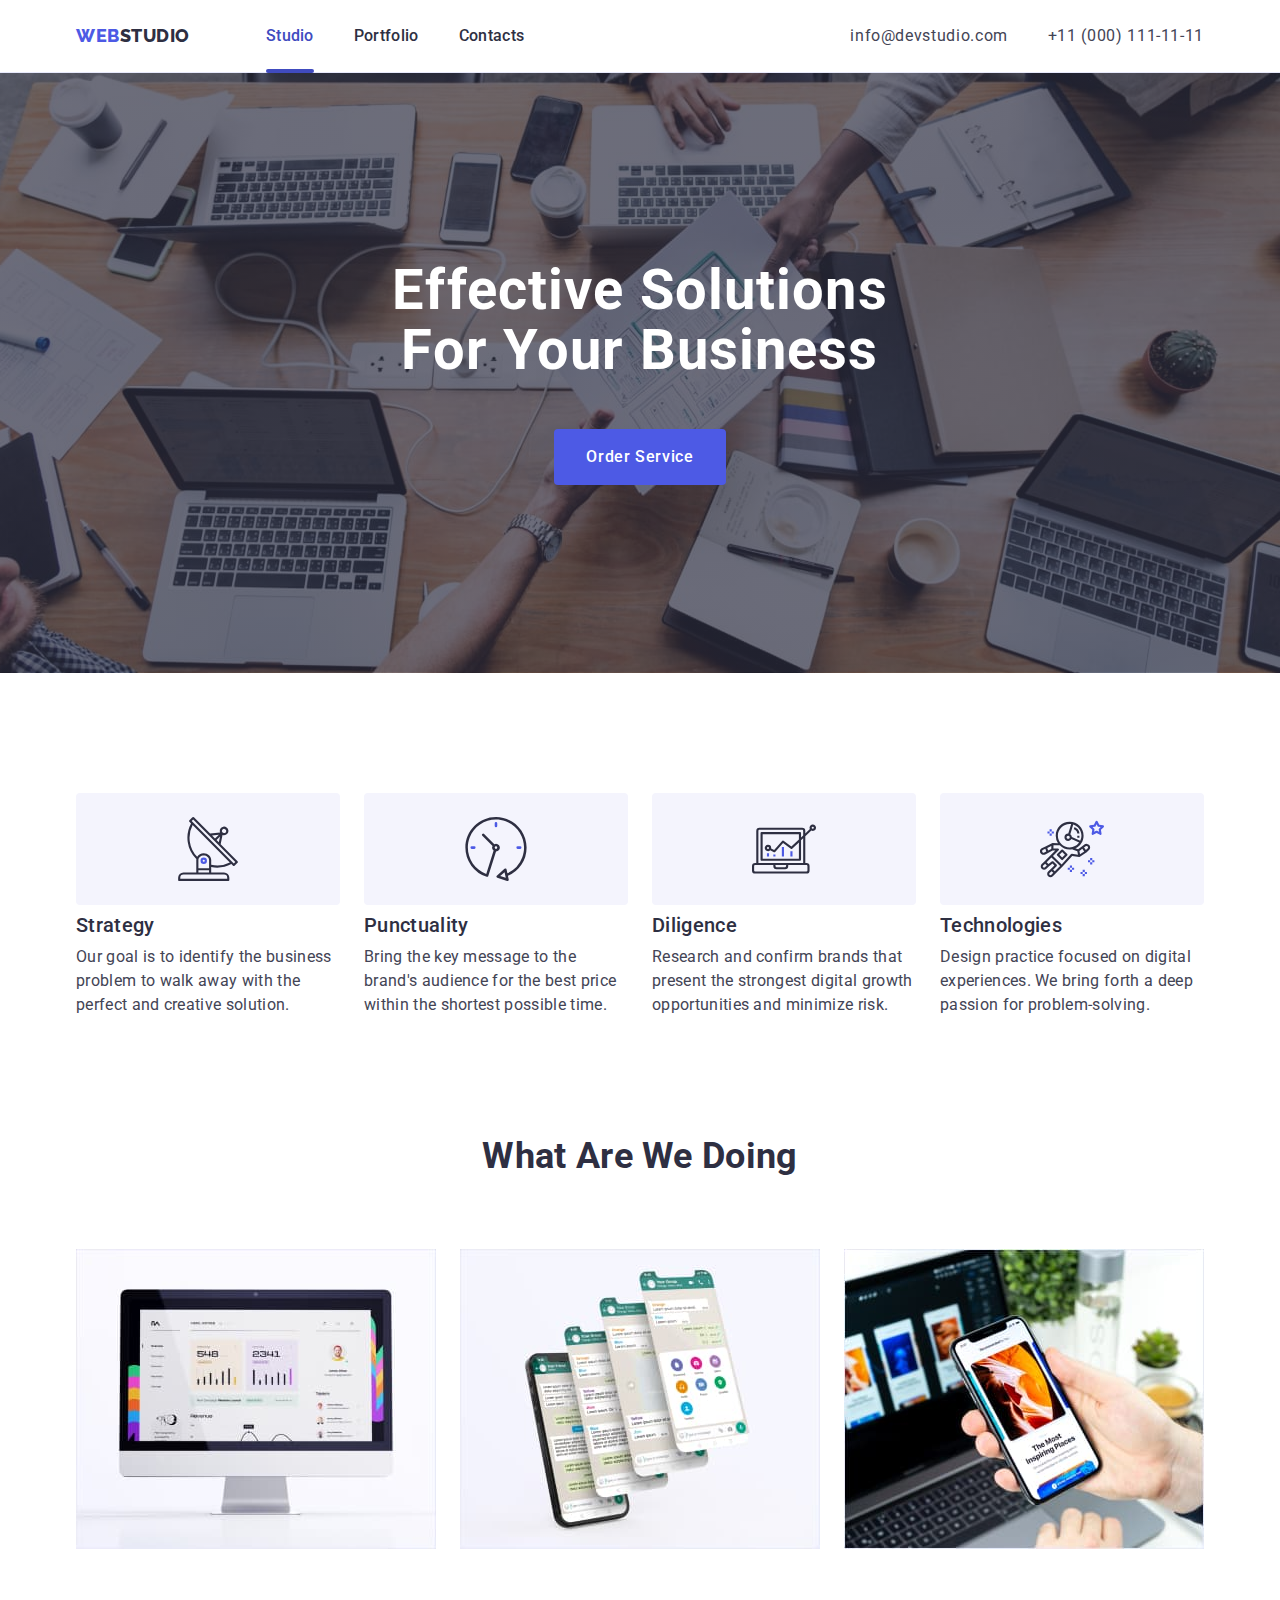
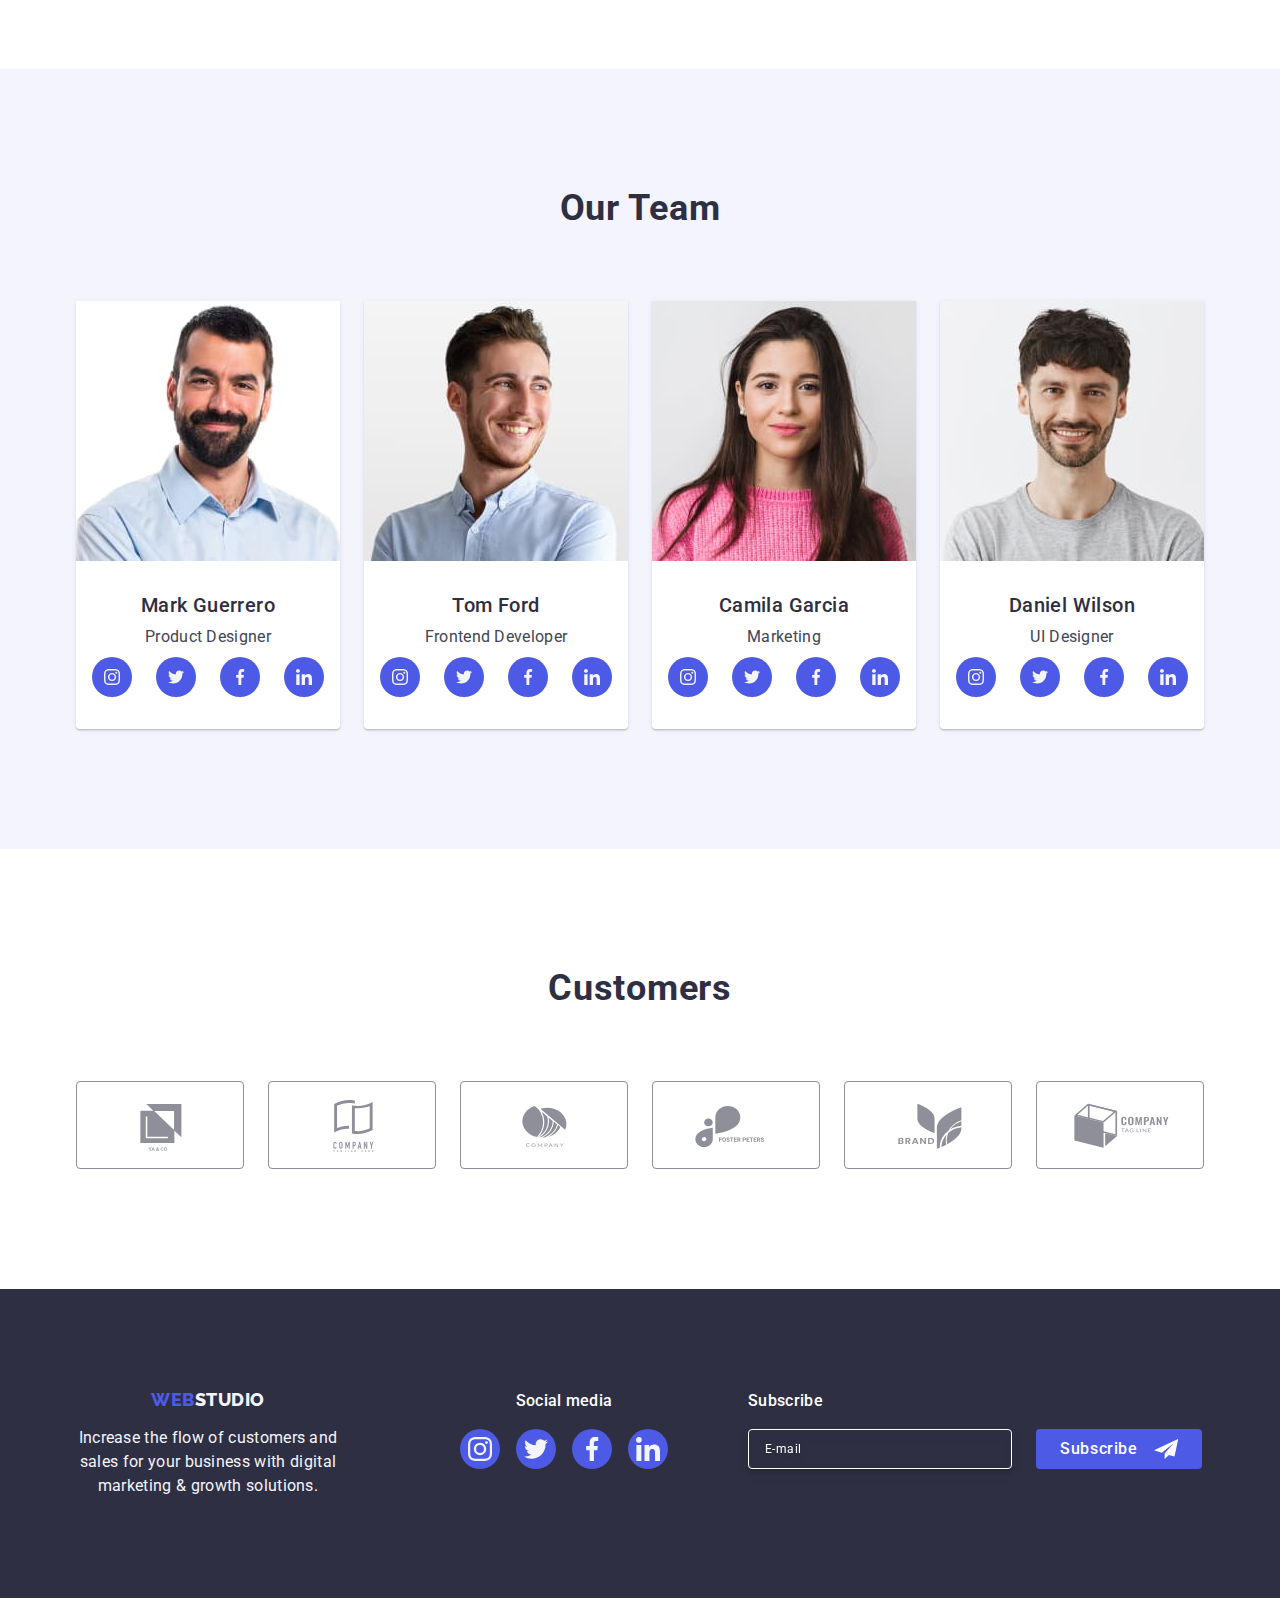
==== commit d521f245: "homework6/1" ====
--- a/index.html
+++ b/index.html
@@ -14,6 +14,7 @@
       rel="stylesheet"
       href="https://cdn.jsdelivr.net/npm/modern-normalize@2.0.0/modern-normalize.min.css"
     />
+    <link rel="stylesheet" href="./css/index.css" />
     <link rel="stylesheet" href="./css/style.css" />
   </head>
   <body>
@@ -21,21 +22,37 @@
     <header class="header">
       <div class="header-container container">
         <nav class="nav">
-          <a href="./index.html" class="logo-header logo-blu link">
+          <a class="logo-header brend-color link" href="./index.html">
             Web<span class="logo-dark">Studio</span>
           </a>
           <ul class="nav-list list">
             <li class="nav-list-item">
-              <a href="./index.html" class="nav-link current link">Studio</a>
+              <a class="nav-link current link" href="./index.html">Studio</a>
             </li>
             <li class="nav-list-item">
-              <a href="./portfolio.html" class="nav-link link">Portfolio</a>
+              <a class="nav-link link" href="./portfolio.html">Portfolio</a>
             </li>
             <li class="nav-list-item">
-              <a href="" class="nav-link link">Contacts</a>
+              <a class="nav-link link" href="">Contacts</a>
             </li>
           </ul>
         </nav>
+        <button
+          class="mobile-menu-open-btn js-open-menu"
+          type="button"
+          aria-expanded="false"
+          aria-controls="mobile-menu"
+        >
+          <svg
+            class="mobile-menu-open-icon"
+            width="32"
+            height="22"
+            aria-label="Open mobile menu button"
+            stroke="var(--hero-backgroound-color-grey, #2e2f42)"
+          >
+            <use href="./images/icons.svg#icon-burger"></use>
+          </svg>
+        </button>
         <address class="header-adress">
           <ul class="adress-list list">
             <li class="adress-list-item">
@@ -57,8 +74,8 @@
       <!--Hero section-->
       <section class="hero hero-background-image">
         <div class="container">
-          <h1 class="hero-title">Effective Solutions for Your Business</h1>
-          <button type="button" class="hero-button" data-modal-open>
+          <h1 class="hero-title">effective solutions for your business</h1>
+          <button class="hero-button" type="button" data-modal-open>
             Order Service
           </button>
         </div>
@@ -147,7 +164,11 @@
             <li class="works-list-item">
               <img
                 class="works-list-img"
-                src="./images/our-works/img_monitor.jpg"
+                srcset="
+                  ./images/our-works/img_monitor-1x.jpg,
+                  ./images/our-works/img_monitor-2x.jpg
+                "
+                src="./images/our-works/img_monitor-1x.jpg"
                 alt="Research on desktop"
                 width="360"
                 height="300"
@@ -156,7 +177,11 @@
             <li class="works-list-item">
               <img
                 class="works-list-img"
-                src="./images/our-works/img_design.jpg"
+                srcset="
+                  ./images/our-works/img_design-1x.jpg,
+                  ./images/our-works/img_design-2x.jpg
+                "
+                src="./images/our-works/img_design-1x.jpg"
                 alt="Mobile design"
                 width="360"
                 height="300"
@@ -165,7 +190,11 @@
             <li class="works-list-item">
               <img
                 class="works-list-img"
-                src="./images/our-works/img_mobile.jpg"
+                srcset="
+                  ./images/our-works/img_mobile-1x.jpg,
+                  ./images/our-works/img_mobile-2x.jpg
+                "
+                src="./images/our-works/img_mobile-1x.jpg"
                 alt="Product app"
                 width="360"
                 height="300"
@@ -182,7 +211,11 @@
             <li class="team-list-item">
               <img
                 class="team-list-img"
-                src="./images/our-team/mark_guerrero.jpg"
+                srcset="
+                  ./images/our-team/mark_guerrero-1x.jpg,
+                  ./images/our-team/mark_guerrero-2x.jpg
+                "
+                src="./images/our-team/mark_guerrero-1x.jpg"
                 alt="photo employee Mark Guerrero"
                 width="264"
                 height="260"
@@ -192,7 +225,7 @@
                 <p class="team-title-employee">Product Designer</p>
                 <ul class="team-list-icons list">
                   <li class="team-item-icon">
-                    <a href="" class="team-link-icon">
+                    <a class="team-link-icon" href="">
                       <svg
                         class="team-icon"
                         aria-label="social icon instagram"
@@ -204,7 +237,7 @@
                     </a>
                   </li>
                   <li class="team-item-icon">
-                    <a href="" class="team-link-icon">
+                    <a class="team-link-icon" href="">
                       <svg
                         class="team-icon"
                         aria-label="social icon twitter"
@@ -216,7 +249,7 @@
                     </a>
                   </li>
                   <li class="team-item-icon">
-                    <a href="" class="team-link-icon">
+                    <a class="team-link-icon" href="">
                       <svg
                         class="team-icon"
                         aria-label="social icon facebook"
@@ -228,7 +261,7 @@
                     </a>
                   </li>
                   <li class="team-item-icon">
-                    <a href="" class="team-link-icon">
+                    <a class="team-link-icon" href="">
                       <svg
                         class="team-icon"
                         aria-label="social icon linkedin"
@@ -245,7 +278,11 @@
             <li class="team-list-item">
               <img
                 class="team-list-img"
-                src="./images/our-team/tom_ford.jpg"
+                srcset="
+                  ./images/our-team/tom_ford-1x.jpg,
+                  ./images/our-team/tom_ford-2x.jpg
+                "
+                src="./images/our-team/tom_ford-1x.jpg"
                 alt="photo employee Tom Ford"
                 width="264"
                 height="260"
@@ -308,7 +345,11 @@
             <li class="team-list-item">
               <img
                 class="team-list-img"
-                src="./images/our-team/camila_garsia.jpg"
+                srcset="
+                  ./images/our-team/camila_garsia-1x.jpg,
+                  ./images/our-team/camila_garsia-2x.jpg
+                "
+                src="./images/our-team/camila_garsia-1x.jpg"
                 alt="photo employee Camila Garcia"
                 width="264"
                 height="260"
@@ -371,7 +412,11 @@
             <li class="team-list-item">
               <img
                 class="team-list-img"
-                src="./images/our-team/daniel_wilson.jpg"
+                srcset="
+                  ./images/our-team/daniel_wilson-1x.jpg,
+                  ./images/our-team/daniel_wilson-2x.jpg
+                "
+                src="./images/our-team/daniel_wilson-1x.jpg"
                 alt="photo employee Daniel Wilson"
                 width="264"
                 height="260"
@@ -519,7 +564,7 @@
     <footer class="footer">
       <div class="footer-container container">
         <div class="footer-logo-wrap">
-          <a href="./index.html" class="logo-footer logo-blu link">
+          <a class="logo-footer brend-color link" href="./index.html">
             Web<span class="logo-light">Studio</span>
           </a>
           <p class="text-footer">
@@ -602,7 +647,7 @@
                 class="footer-sub-icon"
                 width="24"
                 height="24"
-                aria-label="icon-send"
+                aria-label="Icon send"
               >
                 <use href="./images/icons.svg#icon-send"></use>
               </svg>
@@ -711,6 +756,108 @@
         </form>
       </div>
     </div>
+    <!--Mobile menu-->
+    <div class="mobile-menu-container js-menu-container" id="mobile-menu">
+      <div class="mobile-menu-wrapper">
+        <button
+          class="mobile-menu-close-btn js-close-menu"
+          type="button"
+          aria-expanded="false"
+          aria-controls="mobile-menu"
+        >
+          <svg
+            class="mobile-menu-close-icon"
+            aria-label="Close mobile menu button"
+            width="8"
+            height="8"
+          >
+            <use href="./images/icons.svg#icon-close-black"></use>
+          </svg>
+        </button>
+        <ul class="mobile-menu-nav-list list">
+          <li class="mobile-menu-nav-list-item">
+            <a class="mobile-menu-nav-link current link" href="./index.html"
+              >Studio</a
+            >
+          </li>
+          <li class="mobile-menu-nav-list-item">
+            <a class="mobile-menu-nav-link link" href="./portfolio.html"
+              >Portfolio</a
+            >
+          </li>
+          <li class="mobile-menu-nav-list-item">
+            <a class="mobile-menu-nav-link link" href="">Contacts</a>
+          </li>
+        </ul>
+        <address class="mobile-menu-header-adress">
+          <ul class="mobile-menu-adress-list list">
+            <li class="mobile-menu-adress-list-item">
+              <a
+                class="mobile-menu-adress-link-phone link"
+                href="tel:+110001111111"
+                >+11 (000) 111-11-11</a
+              >
+            </li>
+            <li class="mobile-menu-adress-list-item">
+              <a
+                class="mobile-menu-adress-link-mail link"
+                href="mailto:info@devstudio.com"
+                >info@devstudio.com</a
+              >
+            </li>
+          </ul>
+        </address>
+        <ul class="mobile-menu-social-list list">
+          <li class="mobile-menu-social-item">
+            <a
+              class="mobile-menu-social-link link"
+              href=""
+              target="_blank"
+              rel="noopener norefferer"
+              aria-label="Instagram icon"
+            >
+              <svg class="mobile-menu-social-icon" width="16" height="16">
+                <use href="./images/icons.svg#icon-instagram"></use>
+              </svg>
+            </a>
+          </li>
+          <li class="mobile-menu-social-item">
+            <a
+              class="mobile-menu-social-link link"
+              href=""
+              aria-label="Twitter icon"
+            >
+              <svg class="mobile-menu-social-icon" width="16" height="16">
+                <use href="./images/icons.svg#icon-twitter"></use>
+              </svg>
+            </a>
+          </li>
+          <li class="mobile-menu-social-item">
+            <a
+              class="mobile-menu-social-link link"
+              href=""
+              aria-label="Facebook icon"
+            >
+              <svg class="mobile-menu-social-icon" width="16" height="16">
+                <use href="./images/icons.svg#icon-facebook"></use>
+              </svg>
+            </a>
+          </li>
+          <li class="mobile-menu-social-item">
+            <a
+              class="mobile-menu-social-link link"
+              href=""
+              aria-label="Linkedin icon"
+            >
+              <svg class="mobile-menu-social-icon" width="16" height="16">
+                <use href="./images/icons.svg#icon-linkedin"></use>
+              </svg>
+            </a>
+          </li>
+        </ul>
+      </div>
+    </div>
     <script src="./js/modal.js"></script>
+    <script src="./js/mobile-menu.js"></script>
   </body>
 </html>
--- a/css/index.css
+++ b/css/index.css
@@ -0,0 +1,16 @@
+@import "./utils/variables.css";
+
+@import "./base/common.css";
+@import "./base/container.css";
+
+@import "./layout/header.css";
+@import "./layout/footer.css";
+
+@import "./layout/hero-section.css";
+@import "./layout/advantage-section.css";
+@import "./layout/our-works.css";
+@import "./layout/team.css";
+@import "./layout/our-clients-section.css";
+
+@import "./layout/mobile-menu.css";
+@import "./layout/modal-window.css";
--- a/css/style.css
+++ b/css/style.css
@@ -1,621 +1,45 @@
-:root {
-  --primary-brand-color-iris: #4d5ae5;
-  --pressed-state-color-ocean: #404bbf;
-  --dark-color-navy-blue: #2e2f42;
-  --success-color-green: #31d0aa;
-  --text-color-slate: #434455;
-  --subtle-text-color-light-slate: #8e8f99;
-  --accent-color-cornflower: #e7e9fc;
-  --light-color-cloud: #f4f4fd;
-  --modal-overlay-color-navy-blue-modal: #2e2f42;
-  --hero-backgroound-color-grey: #2e2f42;
-  --white-background-color-white: #ffffff;
-  --modal-background-color-dairy: #fcfcfc;
-
-  --main-font-family: "Roboto", sans-serif;
-  --second-font-family: "Raleway", sans-serif;
-
-  --transition-dur-and-func: 250 ms cubic-bezier(0.4, 0, 0.2, 1);
-}
-
-/*common styles*/
-*,
-*::before,
-*::after {
-  box-sizing: border-box;
-}
-
-h1,
-h2,
-h3,
-h4,
-h5,
-h6,
-p {
-  margin-top: 0;
-  margin-bottom: 0;
-}
-
-ul,
-ol {
-  list-style-type: none;
-  margin-top: 0;
-  margin-bottom: 0;
-  padding-left: 0;
-}
-
-img {
-  display: block;
-  max-width: 100%;
-  height: auto;
-}
-
-button {
-  cursor: pointer;
-  color: currentColor;
-}
-
-body {
-  font-family: var(--main-font-family);
-  color: var(--text-color-slate);
-  background-color: var(--white-background-color-white);
-  font-size: 16px;
-  letter-spacing: 0.02em;
-}
-
-.list {
-  list-style: none;
-}
-
-.link {
-  text-decoration: none;
-}
-
-.visually-hidden {
-  position: absolute;
-  width: 1px;
-  height: 1px;
-  margin: -1px;
-  border: 0;
-  padding: 0;
-  white-space: nowrap;
-  clip-path: inset(100%);
-  clip: rect(0 0 0 0);
-  overflow: hidden;
-}
-
-.container {
-  max-width: 1158px;
-  margin: 0 auto;
-  padding: 0 15px;
-}
-
-/*logo*/
-
-.logo-header,
-.logo-footer {
-  font-family: var(--second-font-family);
-  font-weight: 800;
-  font-size: 18px;
-  line-height: 1.17;
-  letter-spacing: 0.03em;
-  text-transform: uppercase;
-}
-
-.logo-footer {
-  display: inline-block;
-  margin-bottom: 16px;
-}
-
-.logo-blu {
-  color: var(--primary-brand-color-iris);
-}
-
-.logo-dark {
-  color: var(--dark-color-navy-blue);
-}
-
-.logo-light {
-  color: var(--light-color-cloud);
-}
-
-/*Header*/
-
-.header {
-  border-bottom: 1px solid #e7e9fc;
-  box-shadow: 0px 1px 6px 0px rgba(46, 47, 66, 0.08),
-    0px 1px 1px 0px rgba(46, 47, 66, 0.16),
-    0px 2px 1px 0px rgba(46, 47, 66, 0.08);
-}
-
-.header-container {
-  display: flex;
-  align-items: center;
-}
-
-.nav {
-  display: flex;
-  align-items: center;
-}
-
-.logo-header {
-  display: inline-block;
-  margin-right: 76px;
-}
-
-.nav-list {
-  display: flex;
-  gap: 40px;
-}
-
-.nav-link.current {
-  color: var(--pressed-state-color-ocean);
-}
-
-.nav-link.current::after {
-  content: "";
-  display: block;
-  width: 100%;
-  height: 4px;
-  border-radius: 2px;
-  background-color: var(--pressed-state-color-ocean);
-  position: absolute;
-  bottom: -1px;
-  left: 0;
-}
-
-.nav-link {
-  color: var(--dark-color-navy-blue);
-  font-weight: 500;
-  font-size: 16px;
-  line-height: 1.5;
-  display: block;
-  padding-top: 24px;
-  padding-bottom: 24px;
-  position: relative;
-  display: block;
-  transition: color 250ms cubic-bezier(0.4, 0, 0.2, 1);
-}
-
-.nav-link:hover,
-.nav-link:focus {
-  color: var(--pressed-state-color-ocean);
-}
-
-.header-adress {
-  font-style: normal;
-  margin-left: auto;
-}
-
-.adress-list {
-  display: flex;
-  gap: 40px;
-}
-
-.adress-link {
-  font-size: 16px;
-  line-height: 1.5;
-  color: var(--text-color-slate);
-  display: inline-block;
-  padding-top: 24px;
-  padding-bottom: 24px;
-  transition: color 250ms cubic-bezier(0.4, 0, 0.2, 1);
-}
-
-.adress-link:hover,
-.adress-link:focus {
-  color: var(--pressed-state-color-ocean);
-}
-
-/*Footer section*/
-
-.footer {
-  background-color: var(--dark-color-navy-blue);
-  padding-top: 100px;
-  padding-bottom: 100px;
-}
-
-.footer-container {
-  display: flex;
-  align-items: baseline;
-}
-
-.footer-logo-wrap {
-  margin-right: 120px;
-}
-
-.text-footer {
-  font-size: 16px;
-  line-height: 1.5;
-  color: var(--light-color-cloud);
-  width: 264px;
-}
-
-.footer-icon-title {
-  font-weight: 500;
-  font-size: 16px;
-  line-height: 1.5;
-  color: var(--white-background-color-white);
-  margin-bottom: 16px;
-}
-.footer-icon-list {
-  display: flex;
-  align-items: center;
-  justify-content: center;
-  gap: 16px;
-}
-.footer-icon-item {
-  width: 40px;
-  height: 40px;
-}
-
-.footer-icon-link {
-  display: flex;
-  align-items: center;
-  justify-content: center;
-  width: 100%;
-  height: 100%;
-  border-radius: 50%;
-  background-color: var(--primary-brand-color-iris);
-  transition: background-color 250ms cubic-bezier(0.4, 0, 0.2, 1);
-}
-
-.footer-icon-link:hover,
-.footer-icon-link:focus {
-  background-color: var(--success-color-green);
-}
-.footer-icon {
-  fill: var(--light-color-cloud);
-}
-
-.footer-sub-wrapper {
-  margin-left: 80px;
-}
-
-.footer-sub-text {
-  margin-bottom: 16px;
-  font-weight: 500;
-  font-size: 16px;
-  line-height: 1.5;
-  color: var(--white-background-color-white);
-}
-
-.footer-sub-form {
-  display: flex;
-  gap: 24px;
-}
-
-.footer-sub-input {
-  font-weight: 400;
-  font-size: 12px;
-  line-height: 1.5;
-  letter-spacing: 0.04em;
-  min-width: 264px;
-  min-height: 40px;
-  flex-shrink: 0;
-  padding-left: 16px;
-  border-radius: 4px;
-  border: 1px solid var(--white-background-color-white);
-  filter: drop-shadow(0px 4px 4px rgba(0, 0, 0, 0.15));
-  outline: none;
-  color: var(--white-background-color-white);
-  background-color: transparent;
-  box-shadow: 0px 4px 4px 0px rgba(0, 0, 0, 0.15);
-}
-
-.footer-sub-input::placeholder {
-  color: var(--white-background-color-white);
-}
-
-.footer-sub-button {
-  display: flex;
-  align-items: center;
-  justify-content: center;
-  text-align: center;
-  height: 40px;
-  min-width: 165px;
-  padding: 8px 24px;
-  border: none;
-  border-radius: 4px;
-  cursor: pointer;
-  font-family: "Roboto", sans-serif;
-  font-weight: 500;
-  font-size: 16px;
-  line-height: 1.5;
-  letter-spacing: 0.04em;
-  color: var(--white-background-color-white);
-  background-color: var(--primary-brand-color-iris);
-  transition: background-color 250ms cubic-bezier(0.4, 0, 0.2, 1);
-}
-
-.footer-sub-button:hover,
-.footer-sub-button:focus {
-  background-color: var(--pressed-state-color-ocean);
-}
-
-.footer-sub-icon {
-  fill: var(--white-background-color-white);
-  margin-left: 16px;
-}
-
-/*-----index.html - WebStudio Page-----*/
-
-/*Hero section*/
-
-.hero {
-  background-color: var(--hero-backgroound-color-grey);
-  align-content: center;
-  padding-top: 188px;
-  padding-bottom: 188px;
-}
-
-.hero-background-image {
-  margin: 0 auto;
-  max-width: 1440px;
-  background-image: linear-gradient(
-      rgba(46, 47, 66, 0.7),
-      rgba(46, 47, 66, 0.7)
-    ),
-    url(../images/background-img/bg-hero.jpg);
-  background-repeat: no-repeat;
-  background-size: cover;
-  background-position: center;
-}
-
-.hero-title {
-  color: var(--white-background-color-white);
-  font-size: 56px;
-  line-height: 1.07;
-  letter-spacing: 0.02em;
-  text-align: center;
-  margin: 0 auto 48px;
-  max-width: 496px;
-}
-
-.hero-button {
-  font-family: var(--main-font-family);
-  font-weight: 500;
-  font-size: 16px;
-  line-height: 1.5;
-  letter-spacing: 0.04em;
-  cursor: pointer;
-  color: var(--white-background-color-white);
-  background-color: var(--primary-brand-color-iris);
-  display: block;
-  border: none;
-  border-radius: 4px;
-  border-color: transparent;
-  padding: 16px 32px;
-  margin: 0 auto;
-  min-width: 169px;
-  transition: background-color 250ms cubic-bezier(0.4, 0, 0.2, 1);
-}
-
-.hero-button:hover,
-.hero-button:focus {
-  background-color: var(--pressed-state-color-ocean);
-}
-
-/*Advantage section*/
-.advantage {
-  padding-top: 120px;
-  padding-bottom: 120px;
-}
-
-.advantage-list {
-  display: flex;
-  gap: 24px;
-}
-
-.advantage-list-item {
-  flex-basis: calc((100% - 3 * 24px) / 4);
-}
-
-.advantage-wrapper {
-  border-radius: 4px;
-  background-color: var(--light-color-cloud);
-  display: flex;
-  align-items: center;
-  justify-content: center;
-  height: 112px;
-  margin-bottom: 8px;
-}
-
-.advantage-title {
-  font-weight: 500;
-  font-size: 20px;
-  line-height: 1.2;
-  letter-spacing: 0.02em;
-  color: var(--dark-color-navy-blue);
-  margin-bottom: 8px;
-}
-
-.advantage-text {
-  font-size: 16px;
-  line-height: 1.5;
-  color: var(--text-color-slate);
-}
-
-/*Our works section*/
-
-.works {
-  padding-bottom: 120px;
-}
-
-.works-title {
-  font-size: 36px;
-  line-height: 1.11;
-  text-align: center;
-  text-transform: capitalize;
-  color: var(--dark-color-navy-blue);
-  margin-bottom: 72px;
-}
-
-.works-list {
-  display: flex;
-  gap: 24px;
-}
-
-.works-list-item {
-  flex-basis: calc((100% - 2 * 24px) / 3);
-}
-
-/*Our team section*/
-
-.team {
-  background-color: var(--light-color-cloud);
-  padding-top: 120px;
-  padding-bottom: 120px;
-}
-
-.team-title {
-  font-size: 36px;
-  line-height: 1.11;
-  text-align: center;
-  letter-spacing: 0.02em;
-  text-transform: capitalize;
-  color: var(--dark-color-navy-blue);
-  margin-bottom: 72px;
-}
-
-.team-list {
-  display: flex;
-  gap: 24px;
-}
-
-.team-list-item {
-  background-color: var(--white-background-color-white);
-  flex-basis: calc((100% - 3 * 24px) / 4);
-  border-radius: 0px 0px 4px 4px;
-  box-shadow: 0px 2px 1px 0px rgba(46, 47, 66, 0.08),
-    0px 1px 1px 0px rgba(46, 47, 66, 0.16),
-    0px 1px 6px 0px rgba(46, 47, 66, 0.08);
-}
-
-.team-list-icons {
-  display: flex;
-  align-items: center;
-  justify-content: center;
-  gap: 24px;
-}
-
-.team-item-icon {
-  width: 40px;
-  height: 40px;
-}
-
-.team-link-icon {
-  display: flex;
-  align-items: center;
-  justify-content: center;
-  width: 100%;
-  height: 100%;
-  background-color: var(--primary-brand-color-iris);
-  border-color: var(--primary-brand-color-iris);
-  border-radius: 50%;
-  transition: background-color 250ms cubic-bezier(0.4, 0, 0.2, 1);
-}
-
-.team-link-icon:hover,
-.team-link-icon:focus {
-  background-color: var(--pressed-state-color-ocean);
-}
-
-.team-icon {
-  fill: var(--light-color-cloud);
-}
-
-.employee-title-wrap {
-  padding: 32px 0;
-  box-shadow: 0px 2px 1px 0px rgba(46, 47, 66, 0.08),
-    0px 1px 1px 0px rgba(46, 47, 66, 0.16),
-    0px 1px 6px 0px rgba(46, 47, 66, 0.08);
-  border-radius: 0px 0px 4px 4px;
-}
-
-.employee-title {
-  font-weight: 500;
-  font-size: 20px;
-  line-height: 1.2;
-  letter-spacing: 0.02em;
-  color: var(--dark-color-navy-blue);
-  text-align: center;
-  margin-bottom: 8px;
-}
-
-.team-title-employee {
-  font-size: 16px;
-  line-height: 1.5;
-  color: var(--text-color-slate);
-  text-align: center;
-  margin-bottom: 8px;
-}
-/*Section our client*/
-
-.customers {
-  padding-top: 120px;
-  padding-bottom: 120px;
-}
-
-.customers-title {
-  color: var(--dark-color-navy-blue);
-  font-size: 36px;
-  line-height: 1.11;
-  text-align: center;
-  letter-spacing: 0.02em;
-  margin-bottom: 72px;
-}
-.customers-list {
-  display: flex;
-  align-items: center;
-  justify-content: center;
-  gap: 24px;
-}
-
-.customers-item {
-  width: calc((100% - 5 * 24px) / 6);
-  height: 88px;
-}
-
-.customers-link {
-  display: flex;
-  justify-content: center;
-  align-items: center;
-  width: 100%;
-  height: 100%;
-  color: var(--subtle-text-color-light-slate);
-  border-radius: 4px;
-  border: 1px solid var(--subtle-text-color-light-slate);
-  transition: border-color 250ms cubic-bezier(0.4, 0, 0.2, 1),
-    color 250ms cubic-bezier(0.4, 0, 0.2, 1);
-  fill: currentColor;
-}
-
-.customers-link:hover,
-.customers-link:focus {
-  color: var(--pressed-state-color-ocean);
-  border-color: var(--pressed-state-color-ocean);
-  fill: var(--pressed-state-color-ocean);
-}
-.customers-icon {
-  width: 104px;
-  height: 56px;
-}
-
 /*-----portfolio.html - Portfolio page-----*/
 
 /*Portfolio section*/
 
 .portfolio {
-  padding-top: 96px;
-  padding-bottom: 120px;
+  padding-top: 48px;
+  padding-bottom: 48px;
+}
+
+@media screen and (min-width: 768px) {
+  .portfolio {
+    padding-top: 64px;
+    padding-bottom: 96px;
+  }
+}
+
+@media screen and (min-width: 1158px) {
+  .portfolio {
+    padding-top: 96px;
+    padding-bottom: 120px;
+  }
 }
 
 .filter-list {
   display: flex;
-  justify-content: center;
+  justify-content: start;
+  flex-wrap: wrap;
   gap: 24px;
-  margin-bottom: 72px;
+  margin-bottom: 48px;
+}
+
+@media screen and (min-width: 768px) {
+  .filter-list {
+    justify-content: center;
+    margin-bottom: 64px;
+  }
+}
+
+@media screen and (min-width: 1158px) {
+  .filter-list {
+    margin-bottom: 72px;
+  }
 }
 
 .button-filter {
@@ -653,12 +77,36 @@
   row-gap: 48px;
 }
 
-.portolio-item {
-  width: calc((100% - 2 * 24px) / 3);
+@media screen and (min-width: 768px) {
+  .portfolio-list {
+    display: flex;
+    flex-wrap: wrap;
+    row-gap: 72px;
+    column-gap: 24px;
+  }
+}
+
+@media screen and (min-width: 1158px) {
+  .portfolio-list {
+    row-gap: 48px;
+  }
+}
+
+@media screen and (max-width: 767px) {
+  .portolio-item:not(:last-child) {
+    margin-bottom: 48px;
+  }
+}
+
+@media screen and (min-width: 1158px) {
+  .portolio-item {
+    width: calc((100% - 2 * 24px) / 3);
+  }
 }
 
 .portfolio-link {
   display: block;
+  cursor: pointer;
   transition: box-shadow 250ms cubic-bezier(0.4, 0, 0.2, 1);
 }
 
@@ -695,6 +143,18 @@
   overflow: hidden;
 }
 
+@media screen and (min-width: 768px) {
+  .portfolio-overlay {
+    width: 356px;
+  }
+}
+
+@media screen and (min-width: 1158px) {
+  .portfolio-overlay {
+    width: 360px;
+  }
+}
+
 .portfolio-overlay-text {
   padding: 40px 32px;
   position: absolute;
@@ -716,249 +176,3 @@
 .portfolio-link:focus .portfolio-overlay-text {
   transform: translateY(0);
 }
-
-/* Modal Window */
-
-.backdrop {
-  position: fixed;
-  top: 0;
-  left: 0;
-  z-index: 999;
-  opacity: 1;
-  visibility: visible;
-  pointer-events: initial;
-  width: 100%;
-  height: 100%;
-  background-color: rgba(46, 47, 66, 0.4);
-  transition: opacity 250ms cubic-bezier(0.4, 0, 0.2, 1),
-    visibility 250ms cubic-bezier(0.4, 0, 0.2, 1);
-}
-
-.backdrop.is-hidden {
-  opacity: 0;
-  pointer-events: none;
-  visibility: hidden;
-}
-
-.modal {
-  position: absolute;
-  top: 50%;
-  left: 50%;
-  transform: translateX(-50%) translateY(-50%) scale(1);
-  width: 408px;
-  min-height: 584px;
-  padding-top: 72px;
-  padding-left: 24px;
-  padding-bottom: 24px;
-  padding-right: 24px;
-  border-radius: 4px;
-  box-shadow: 0px 2px 1px 0px rgba(0, 0, 0, 0.2),
-    0px 1px 3px 0px rgba(0, 0, 0, 0.12), 0px 1px 1px 0px rgba(0, 0, 0, 0.14);
-  background-color: var(--modal-background-color-dairy);
-  opacity: 1;
-  transition: transform 250ms cubic-bezier(0.4, 0, 0.2, 1);
-}
-
-.modal-button-close {
-  padding: 0;
-  position: absolute;
-  top: 24px;
-  right: 24px;
-  display: flex;
-  justify-content: center;
-  align-items: center;
-  width: 24px;
-  height: 24px;
-  border-radius: 50%;
-  border: 1px solid rgba(0, 0, 0, 0.1);
-  background-color: var(--accent-color-cornflower);
-  transition: background-color 250ms cubic-bezier(0.4, 0, 0.2, 1),
-    border 250ms cubic-bezier(0.4, 0, 0.2, 1);
-}
-
-.modal-button-close:hover,
-.modal-button-close:focus {
-  background-color: var(--pressed-state-color-ocean);
-  border: none;
-  fill: var(--white-background-color-white);
-}
-
-.modal-icon-close {
-  fill: var(--dark-color-navy-blue);
-  transition: fill 250ms cubic-bezier(0.4, 0, 0.2, 1);
-}
-
-.modal-button-close:hover .modal-icon-close,
-.modal-button-close:focus .modal-icon-close {
-  fill: var(--white-background-color-white);
-}
-
-/* Modal Form */
-
-.review-form-description {
-  display: block;
-  color: var(--dark-color-navy-blue);
-  text-align: center;
-  font-family: var(--main-font-family);
-  font-size: 16px;
-  font-weight: 500;
-  line-height: 1.5; /* 150% */
-  letter-spacing: 0.32px;
-  margin-bottom: 16px;
-}
-
-.review-wrapper {
-  margin-bottom: 8px;
-}
-
-.review-form-label {
-  display: block;
-  color: var(--subtle-text-color-light-slate);
-  font-size: 12px;
-  line-height: 1.17; /* 116.667% */
-  letter-spacing: 0.48px;
-  margin-bottom: 4px;
-}
-
-.review-form-input-wraper {
-  position: relative;
-}
-
-.review-form-input {
-  width: 100%;
-  height: 40px;
-  flex-shrink: 0;
-  font-size: 18px;
-  border-radius: 4px;
-  border: 1px solid rgba(46, 47, 66, 0.4);
-  background-color: transparent;
-  padding-left: 38px;
-  outline: transparent;
-  transition: border-color 250ms cubic-bezier(0.4, 0, 0.2, 1);
-}
-
-.review-form-input:focus {
-  border-color: var(--primary-brand-color-iris);
-}
-
-.review-form-input-icon {
-  position: absolute;
-  left: 16px;
-  top: 50%;
-  transform: translateY(-50%);
-  fill: var(--dark-color-navy-blue);
-  transition: fill 250ms cubic-bezier(0.4, 0, 0.2, 1);
-}
-
-.review-form-input:focus + .review-form-input-icon {
-  fill: var(--primary-brand-color-iris);
-}
-
-.review-form-field-message {
-  display: block;
-  margin-bottom: 16px;
-  width: 100%;
-  height: 138px;
-}
-
-.review-form-message {
-  width: 100%;
-  min-height: 120px;
-  color: rgba(46, 47, 66, 0.4);
-  font-size: 12px;
-  font-weight: 400;
-  line-height: 1.17; /* 116.667% */
-  letter-spacing: 0.04em;
-  flex-shrink: 0;
-  resize: none;
-  background-color: transparent;
-  outline: transparent;
-  border-radius: 4px;
-  border: 1px solid rgba(46, 47, 66, 0.4);
-  padding: 8px 16px;
-  transition: border-color 250ms cubic-bezier(0.4, 0, 0.2, 1);
-}
-
-.review-form-message::placeholder {
-  color: rgba(46, 47, 66, 0.4);
-}
-
-.review-form-message:focus {
-  border-color: var(--primary-brand-color-iris);
-}
-
-.review-form-checkbox-wrapper {
-  margin-bottom: 24px;
-}
-
-.review-form-checkbox:checked
-  + .review-form-checkbox-label
-  .review-form-own-checkbox {
-  background-color: var(--pressed-state-color-ocean);
-  border: none;
-  fill: var(--light-color-cloud);
-}
-
-.review-form-checkbox:focus
-  + .review-form-checkbox-label
-  .review-form-own-checkbox {
-  border-color: var(--pressed-state-color-ocean);
-}
-
-.review-form-checkbox-label {
-  display: block;
-  font-size: 12px;
-  line-height: 1.17; /* 116.667% */
-  letter-spacing: 0.48px;
-  color: var(--subtle-text-color-light-slate);
-}
-
-.review-form-own-checkbox {
-  display: inline-flex;
-  align-items: center;
-  justify-content: center;
-  fill: transparent;
-  width: 16px;
-  height: 16px;
-  border-radius: 2px;
-  border: 1px solid rgba(46, 47, 66, 0.4);
-  margin-right: 8px;
-  transition: background-color 250ms cubic-bezier(0.4, 0, 0.2, 1),
-    border 250ms cubic-bezier(0.4, 0, 0.2, 1),
-    fill 250ms cubic-bezier(0.4, 0, 0.2, 1);
-}
-.review-form-policy-link {
-  margin-left: 4px;
-  color: var(--primary-brand-color-iris);
-  transition: color 250ms cubic-bezier(0.4, 0, 0.2, 1);
-}
-
-.review-form-policy-link:hover,
-.review-form-policy-link:focus {
-  color: var(--pressed-state-color-ocean);
-}
-.review-form-button {
-  display: block;
-  text-align: center;
-  border: none;
-  cursor: pointer;
-  font-family: "Roboto", sans-serif;
-  font-size: 16px;
-  font-weight: 500;
-  line-height: 1.5;
-  letter-spacing: 0.04em;
-  min-width: 169px;
-  height: 56px;
-  border-radius: 4px;
-  box-shadow: 0px 4px 4px 0px rgba(0, 0, 0, 0.15);
-  padding: 16px 32px;
-  margin: 0 auto;
-  color: var(--white-background-color-white);
-  background-color: var(--primary-brand-color-iris);
-  transition: background-color 250ms cubic-bezier(0.4, 0, 0.2, 1);
-}
-
-.review-form-button:hover,
-.review-form-button:focus {
-  background-color: var(--pressed-state-color-ocean);
-}
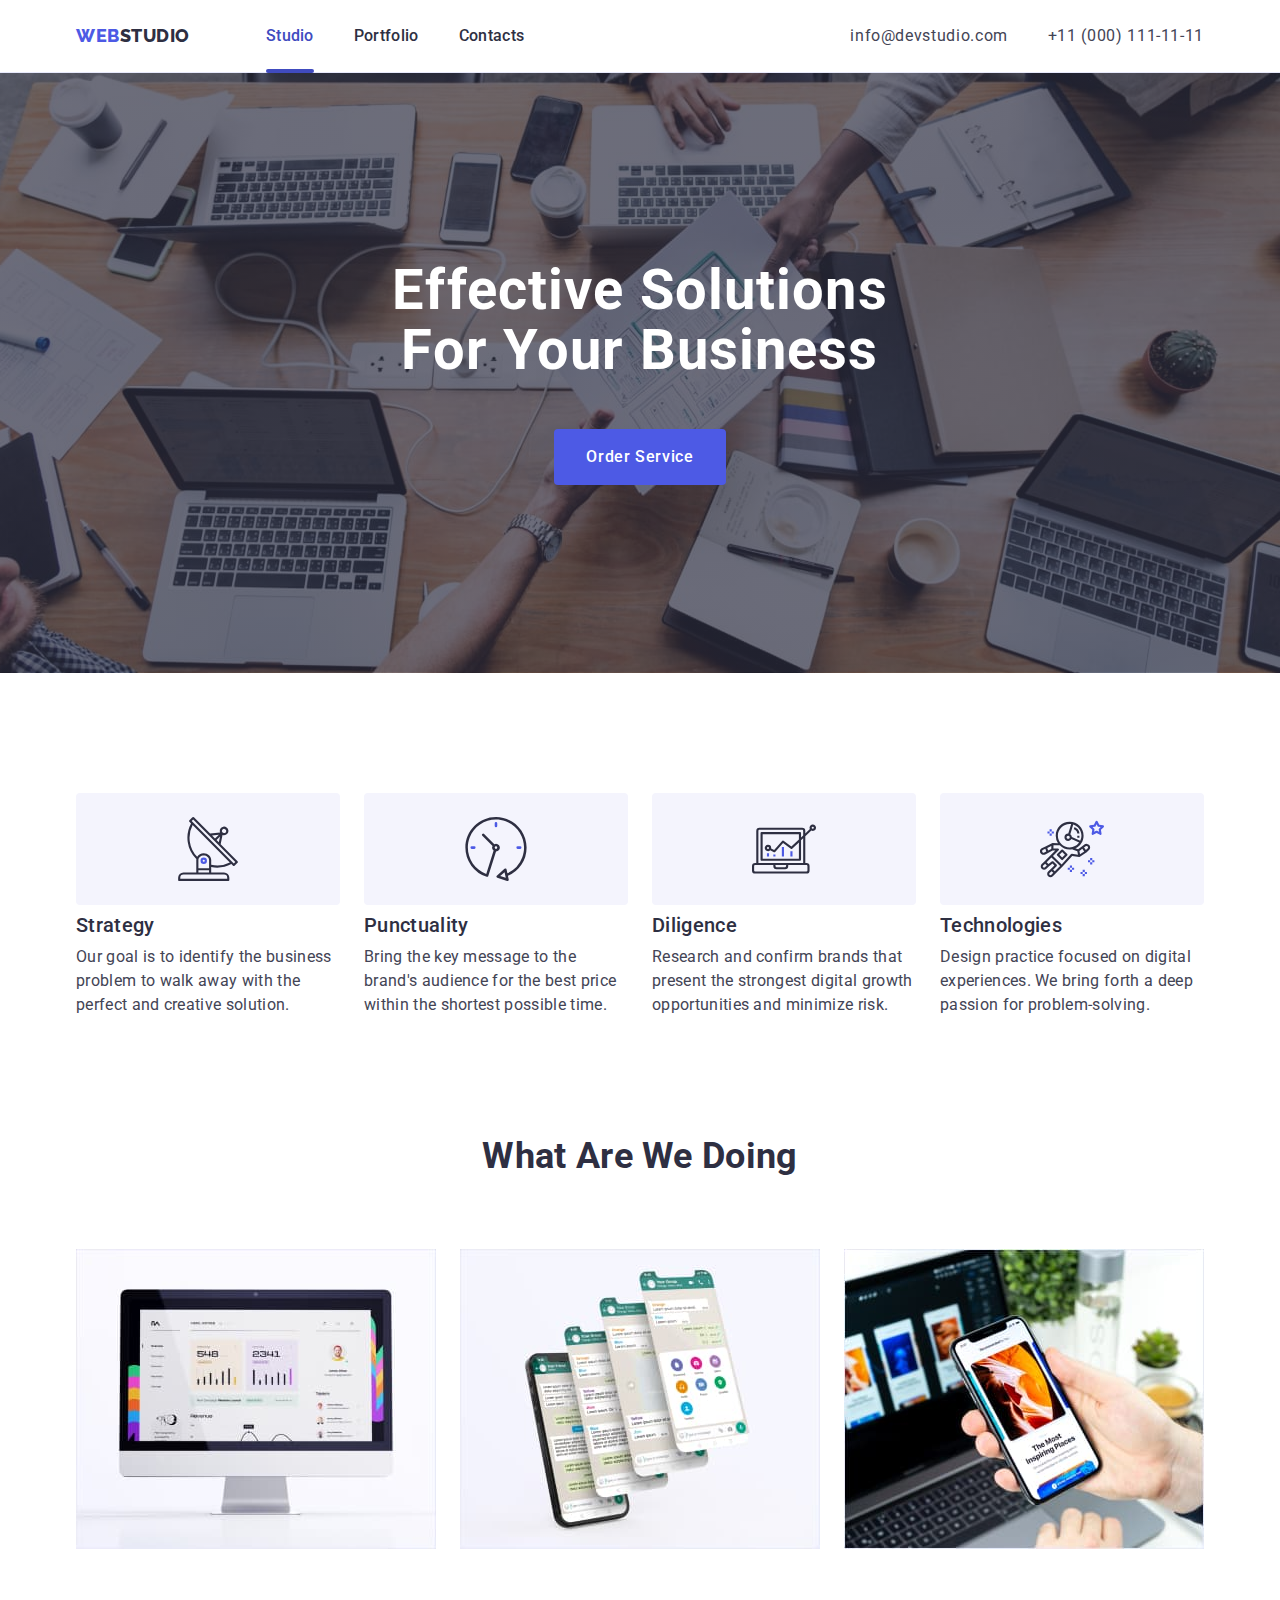
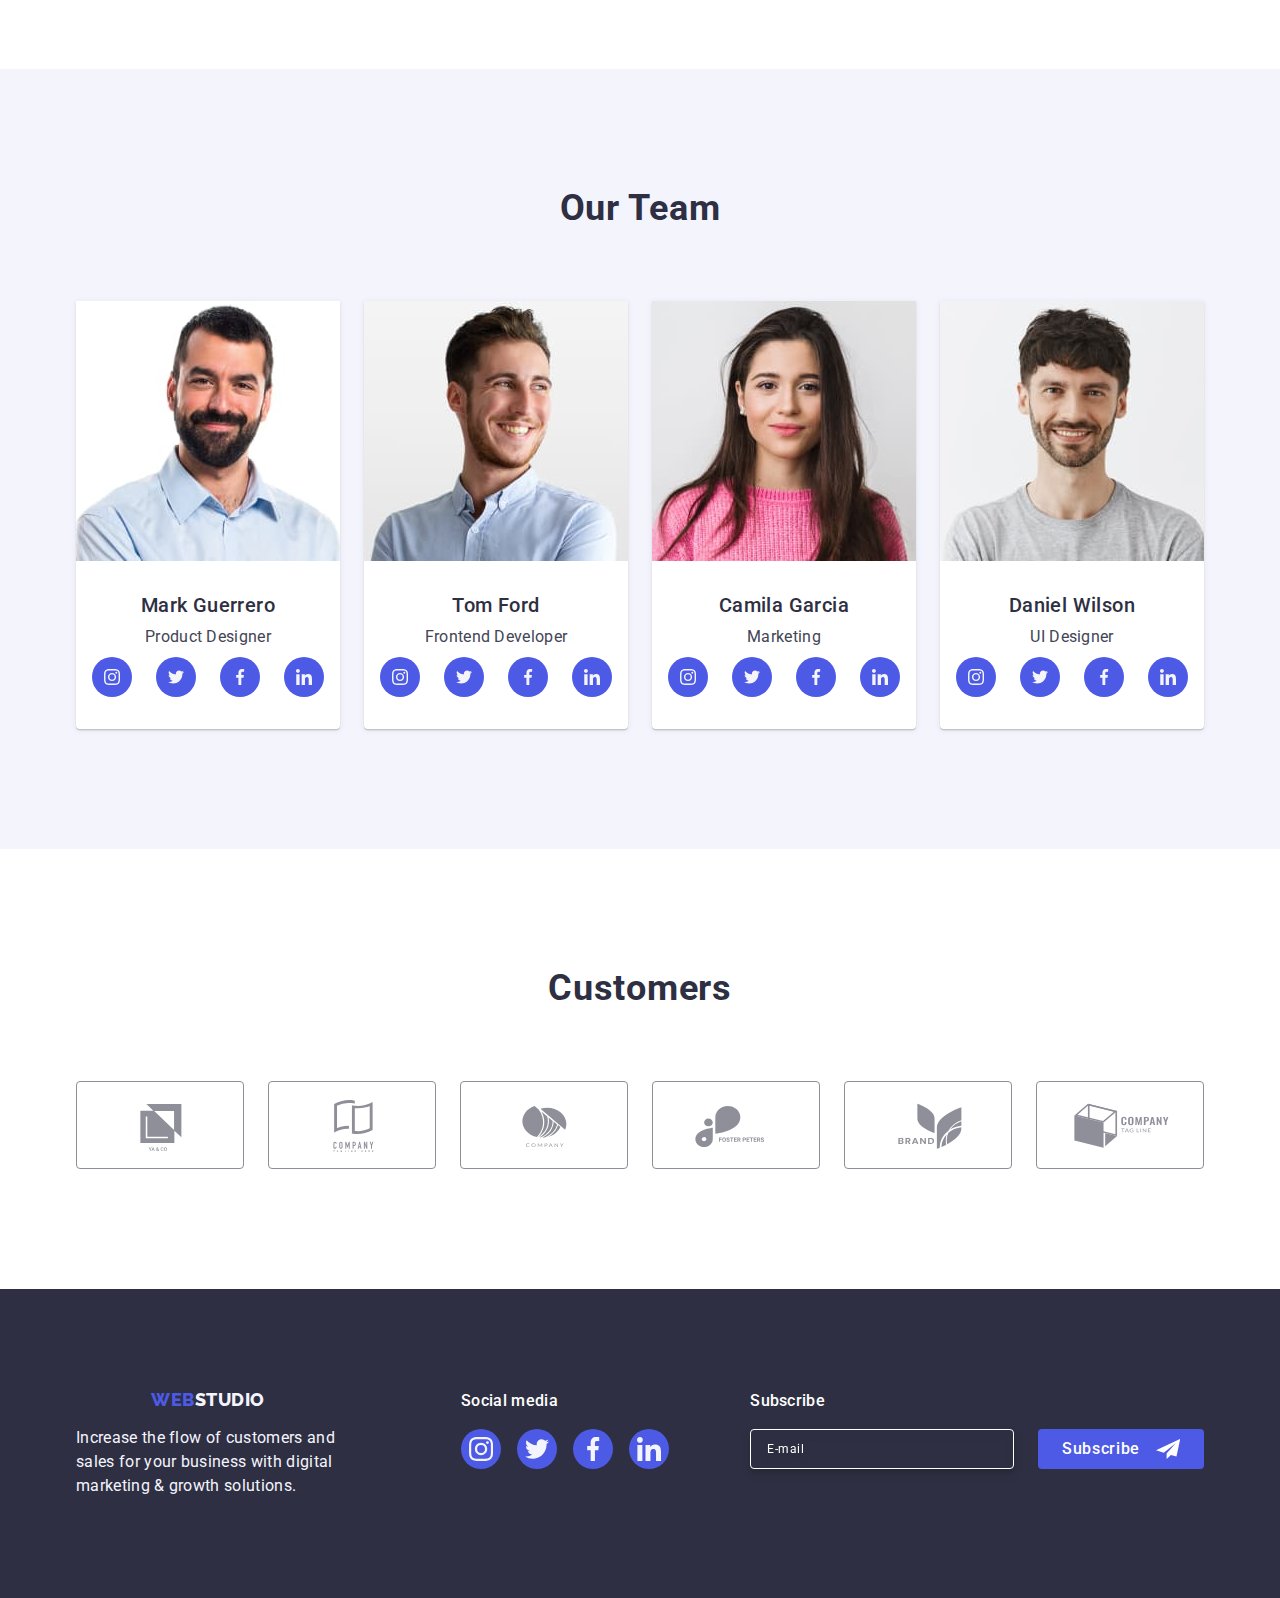
==== commit 041d8d54: "homework6/2" ====
--- a/index.html
+++ b/index.html
@@ -481,7 +481,7 @@
       </section>
       <!--Our clients section-->
       <section class="customers">
-        <div class="container">
+        <div class="customers-container container">
           <h2 class="customers-title">Customers</h2>
           <ul class="customers-list list">
             <li class="customers-item">
